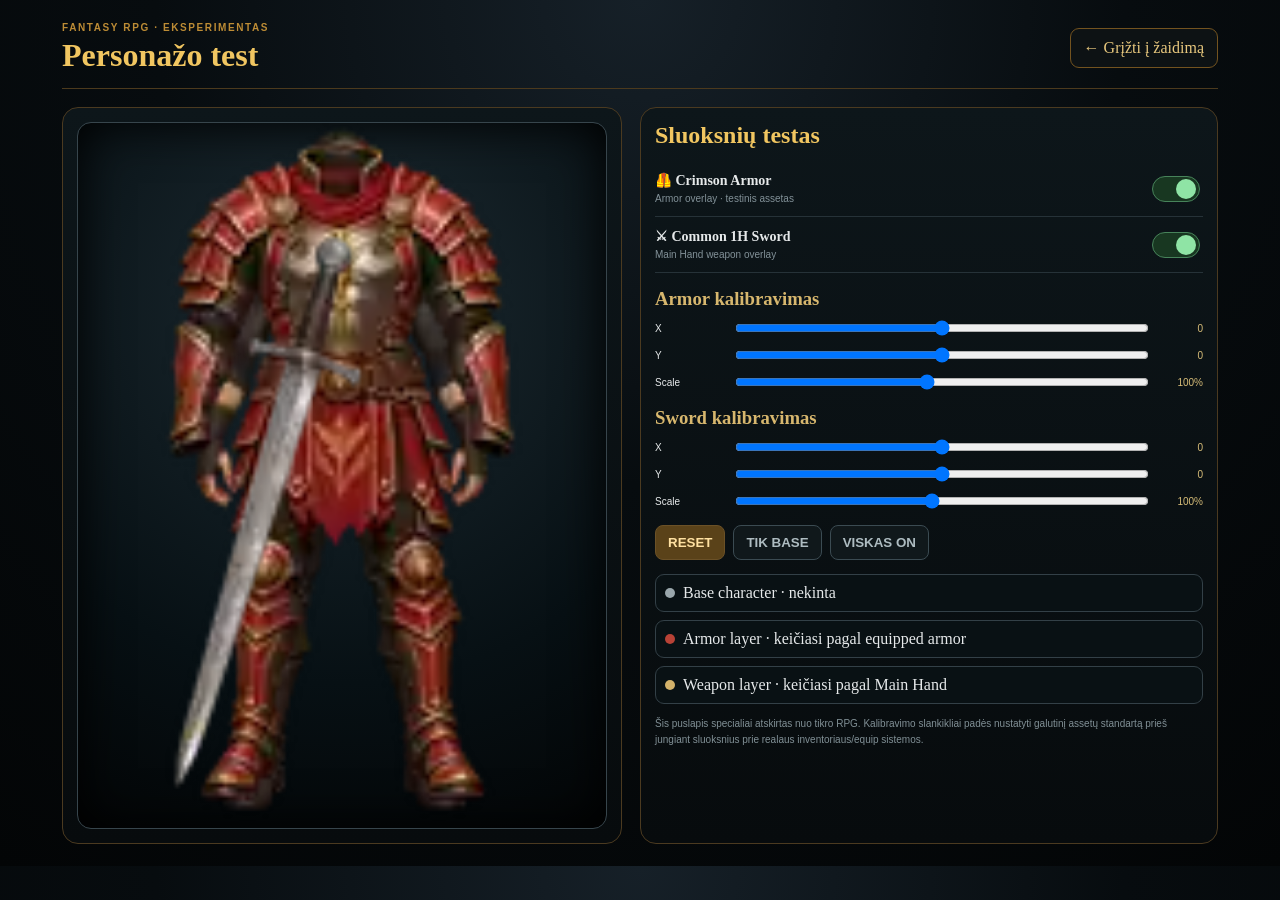
==== personazo-test.html @ 13252620 "Fix RPG character test image assets" ====
<!doctype html>
<html lang="lt">
<head>
<meta charset="utf-8"><meta name="viewport" content="width=device-width,initial-scale=1">
<title>Personažo test · Fantasy RPG</title>
<style>
:root{--gold:#e3b95b;--bg:#050b0e;--panel:#0a1216;--line:#4c3a1d;--muted:#829198}
*{box-sizing:border-box}body{margin:0;background:radial-gradient(circle at 50% 0,#162028 0,#070c0f 45%,#030506 100%);color:#e6e9ea;font-family:Georgia,serif}
.wrap{max-width:1200px;margin:auto;padding:22px}.top{display:flex;justify-content:space-between;gap:18px;align-items:center;border-bottom:1px solid var(--line);padding-bottom:14px}.kicker{font:800 10px Arial;letter-spacing:.16em;color:#bd8c35}.top h1{margin:4px 0 0;color:#f1c661}.back{color:#e7c77d;text-decoration:none;border:1px solid #73531f;border-radius:9px;padding:10px 13px;background:#0d1214}
.grid{display:grid;grid-template-columns:minmax(360px,560px) 1fr;gap:18px;margin-top:18px}.card{border:1px solid #4b3a20;border-radius:16px;background:linear-gradient(180deg,#0d161a,#070b0d);padding:14px}
.stage{aspect-ratio:3/4;position:relative;overflow:hidden;border:1px solid #37454c;border-radius:14px;background:radial-gradient(circle at 50% 25%,#1c2a31,#071014 65%,#030506);box-shadow:inset 0 0 50px #000}
.layer{position:absolute;inset:0;width:100%;height:100%;object-fit:contain;transform-origin:center;pointer-events:none;transition:opacity .18s}.base{z-index:1}.armor{z-index:2}.sword{z-index:3}
.controls h2{margin:0 0 12px;color:#f1c661}.row{display:grid;grid-template-columns:1fr auto;gap:10px;align-items:center;padding:10px 0;border-bottom:1px solid #263238}.row b{font-size:14px}.row small{display:block;color:var(--muted);font:10px/1.4 Arial;margin-top:3px}
.toggle{appearance:none;width:48px;height:26px;border-radius:999px;background:#20292d;border:1px solid #4a555a;position:relative;cursor:pointer}.toggle:after{content:"";position:absolute;width:20px;height:20px;top:2px;left:3px;border-radius:50%;background:#7d898e;transition:.2s}.toggle:checked{background:#183721;border-color:#47835a}.toggle:checked:after{left:23px;background:#8fe4a5}
.cal{margin-top:14px}.cal h3{color:#d7b76e;margin:15px 0 8px}.slider{display:grid;grid-template-columns:70px 1fr 48px;gap:8px;align-items:center;margin:7px 0;font:10px Arial}.slider input{width:100%}.slider output{color:#d7bd78;text-align:right}.btns{display:flex;gap:8px;flex-wrap:wrap;margin-top:14px}.btn{border:1px solid #6b5127;border-radius:8px;background:#5a4219;color:#ffe1a1;padding:9px 12px;font-weight:800;cursor:pointer}.btn.alt{background:#10181b;color:#aebcc1;border-color:#3b4b52}
.note{margin-top:12px;color:#819096;font:10px/1.55 Arial}.legend{display:grid;gap:8px;margin-top:14px}.tag{display:flex;align-items:center;gap:8px;padding:9px;border:1px solid #334047;border-radius:9px;background:#091114}.dot{width:10px;height:10px;border-radius:50%}.dot.base{background:#9aa7ac}.dot.armor{background:#b84236}.dot.sword{background:#d3b26a}
@media(max-width:820px){.grid{grid-template-columns:1fr}.wrap{padding:12px}}
</style>
</head>
<body>
<div class="wrap">
  <div class="top"><div><div class="kicker">FANTASY RPG · EKSPERIMENTAS</div><h1>Personažo test</h1></div><a class="back" href="./index.html">← Grįžti į žaidimą</a></div>
  <div class="grid">
    <div class="card"><div class="stage" id="stage">
      <img class="layer base" id="base" alt="Base character">
      <img class="layer armor" id="armor" alt="Armor overlay">
      <img class="layer sword" id="sword" alt="Sword overlay">
    </div></div>
    <div class="card controls">
      <h2>Sluoksnių testas</h2>
      <div class="row"><div><b>🦺 Crimson Armor</b><small>Armor overlay · testinis assetas</small></div><input id="armorOn" class="toggle" type="checkbox" checked></div>
      <div class="row"><div><b>⚔ Common 1H Sword</b><small>Main Hand weapon overlay</small></div><input id="swordOn" class="toggle" type="checkbox" checked></div>
      <div class="cal">
        <h3>Armor kalibravimas</h3>
        <label class="slider">X <input id="ax" type="range" min="-80" max="80" value="0"><output id="axv">0</output></label>
        <label class="slider">Y <input id="ay" type="range" min="-80" max="80" value="0"><output id="ayv">0</output></label>
        <label class="slider">Scale <input id="as" type="range" min="70" max="135" value="100"><output id="asv">100%</output></label>
        <h3>Sword kalibravimas</h3>
        <label class="slider">X <input id="sx" type="range" min="-120" max="120" value="0"><output id="sxv">0</output></label>
        <label class="slider">Y <input id="sy" type="range" min="-120" max="120" value="0"><output id="syv">0</output></label>
        <label class="slider">Scale <input id="ss" type="range" min="55" max="150" value="100"><output id="ssv">100%</output></label>
        <div class="btns"><button class="btn" id="reset">RESET</button><button class="btn alt" id="baseOnly">TIK BASE</button><button class="btn alt" id="allOn">VISKAS ON</button></div>
      </div>
      <div class="legend">
        <div class="tag"><i class="dot base"></i><span>Base character · nekinta</span></div>
        <div class="tag"><i class="dot armor"></i><span>Armor layer · keičiasi pagal equipped armor</span></div>
        <div class="tag"><i class="dot sword"></i><span>Weapon layer · keičiasi pagal Main Hand</span></div>
      </div>
      <div class="note">Šis puslapis specialiai atskirtas nuo tikro RPG. Kalibravimo slankikliai padės nustatyti galutinį assetų standartą prieš jungiant sluoksnius prie realaus inventoriaus/equip sistemos.</div>
    </div>
  </div>
</div>
<script>
const BASE="assets/rpg-test/base.webp",ARMOR="assets/rpg-test/armor.webp",SWORD="assets/rpg-test/sword.webp";
base.src=BASE;armor.src=ARMOR;sword.src=SWORD;
const state={ax:0,ay:0,as:100,sx:0,sy:0,ss:100};
function draw(){
 armor.style.opacity=armorOn.checked?1:0;sword.style.opacity=swordOn.checked?1:0;
 armor.style.transform=`translate(${state.ax}px,${state.ay}px) scale(${state.as/100})`;
 sword.style.transform=`translate(${state.sx}px,${state.sy}px) scale(${state.ss/100})`;
 axv.textContent=state.ax;ayv.textContent=state.ay;asv.textContent=state.as+"%";
 sxv.textContent=state.sx;syv.textContent=state.sy;ssv.textContent=state.ss+"%";
}
for(const [id,key] of [["ax","ax"],["ay","ay"],["as","as"],["sx","sx"],["sy","sy"],["ss","ss"]]){
 document.getElementById(id).addEventListener("input",e=>{state[key]=Number(e.target.value);draw()});
}
armorOn.onchange=swordOn.onchange=draw;
reset.onclick=()=>{Object.assign(state,{ax:0,ay:0,as:100,sx:0,sy:0,ss:100});for(const k of ["ax","ay","as","sx","sy","ss"])document.getElementById(k).value=state[k];armorOn.checked=swordOn.checked=true;draw()};
baseOnly.onclick=()=>{armorOn.checked=swordOn.checked=false;draw()};
allOn.onclick=()=>{armorOn.checked=swordOn.checked=true;draw()};
draw();
</script>
</body></html>
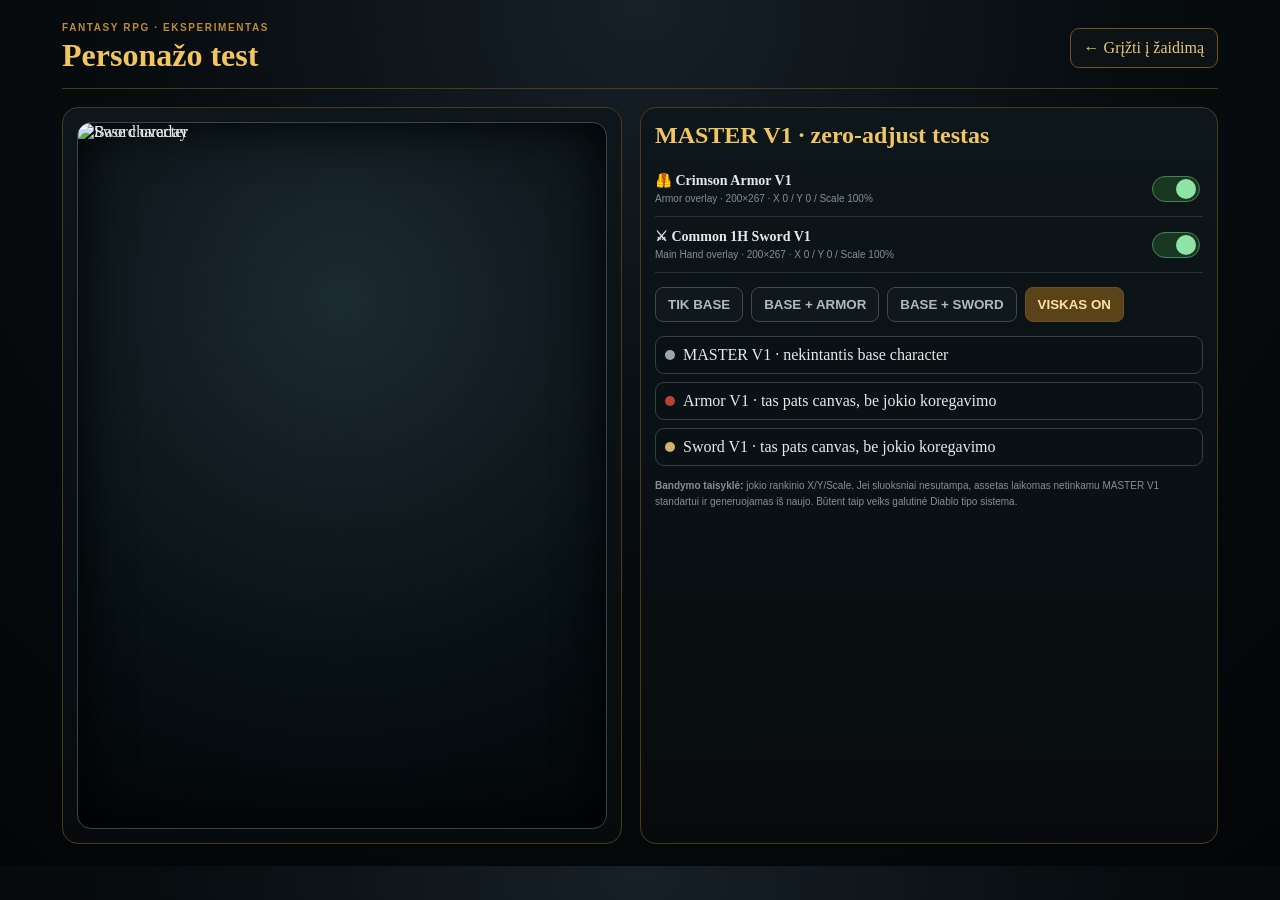
==== commit 05b744bd: "Test MASTER V1 paper-doll assets with zero adjustment" ====
--- a/personazo-test.html
+++ b/personazo-test.html
@@ -12,7 +12,7 @@
 .layer{position:absolute;inset:0;width:100%;height:100%;object-fit:contain;transform-origin:center;pointer-events:none;transition:opacity .18s}.base{z-index:1}.armor{z-index:2}.sword{z-index:3}
 .controls h2{margin:0 0 12px;color:#f1c661}.row{display:grid;grid-template-columns:1fr auto;gap:10px;align-items:center;padding:10px 0;border-bottom:1px solid #263238}.row b{font-size:14px}.row small{display:block;color:var(--muted);font:10px/1.4 Arial;margin-top:3px}
 .toggle{appearance:none;width:48px;height:26px;border-radius:999px;background:#20292d;border:1px solid #4a555a;position:relative;cursor:pointer}.toggle:after{content:"";position:absolute;width:20px;height:20px;top:2px;left:3px;border-radius:50%;background:#7d898e;transition:.2s}.toggle:checked{background:#183721;border-color:#47835a}.toggle:checked:after{left:23px;background:#8fe4a5}
-.cal{margin-top:14px}.cal h3{color:#d7b76e;margin:15px 0 8px}.slider{display:grid;grid-template-columns:70px 1fr 48px;gap:8px;align-items:center;margin:7px 0;font:10px Arial}.slider input{width:100%}.slider output{color:#d7bd78;text-align:right}.btns{display:flex;gap:8px;flex-wrap:wrap;margin-top:14px}.btn{border:1px solid #6b5127;border-radius:8px;background:#5a4219;color:#ffe1a1;padding:9px 12px;font-weight:800;cursor:pointer}.btn.alt{background:#10181b;color:#aebcc1;border-color:#3b4b52}
+.btns{display:flex;gap:8px;flex-wrap:wrap;margin-top:14px}.btn{border:1px solid #6b5127;border-radius:8px;background:#5a4219;color:#ffe1a1;padding:9px 12px;font-weight:800;cursor:pointer}.btn.alt{background:#10181b;color:#aebcc1;border-color:#3b4b52}
 .note{margin-top:12px;color:#819096;font:10px/1.55 Arial}.legend{display:grid;gap:8px;margin-top:14px}.tag{display:flex;align-items:center;gap:8px;padding:9px;border:1px solid #334047;border-radius:9px;background:#091114}.dot{width:10px;height:10px;border-radius:50%}.dot.base{background:#9aa7ac}.dot.armor{background:#b84236}.dot.sword{background:#d3b26a}
 @media(max-width:820px){.grid{grid-template-columns:1fr}.wrap{padding:12px}}
 </style>
@@ -27,47 +27,33 @@
       <img class="layer sword" id="sword" alt="Sword overlay">
     </div></div>
     <div class="card controls">
-      <h2>Sluoksnių testas</h2>
-      <div class="row"><div><b>🦺 Crimson Armor</b><small>Armor overlay · testinis assetas</small></div><input id="armorOn" class="toggle" type="checkbox" checked></div>
-      <div class="row"><div><b>⚔ Common 1H Sword</b><small>Main Hand weapon overlay</small></div><input id="swordOn" class="toggle" type="checkbox" checked></div>
-      <div class="cal">
-        <h3>Armor kalibravimas</h3>
-        <label class="slider">X <input id="ax" type="range" min="-80" max="80" value="0"><output id="axv">0</output></label>
-        <label class="slider">Y <input id="ay" type="range" min="-80" max="80" value="0"><output id="ayv">0</output></label>
-        <label class="slider">Scale <input id="as" type="range" min="70" max="135" value="100"><output id="asv">100%</output></label>
-        <h3>Sword kalibravimas</h3>
-        <label class="slider">X <input id="sx" type="range" min="-120" max="120" value="0"><output id="sxv">0</output></label>
-        <label class="slider">Y <input id="sy" type="range" min="-120" max="120" value="0"><output id="syv">0</output></label>
-        <label class="slider">Scale <input id="ss" type="range" min="55" max="150" value="100"><output id="ssv">100%</output></label>
-        <div class="btns"><button class="btn" id="reset">RESET</button><button class="btn alt" id="baseOnly">TIK BASE</button><button class="btn alt" id="allOn">VISKAS ON</button></div>
+      <h2>MASTER V1 · zero-adjust testas</h2>
+      <div class="row"><div><b>🦺 Crimson Armor V1</b><small>Armor overlay · 200×267 · X 0 / Y 0 / Scale 100%</small></div><input id="armorOn" class="toggle" type="checkbox" checked></div>
+      <div class="row"><div><b>⚔ Common 1H Sword V1</b><small>Main Hand overlay · 200×267 · X 0 / Y 0 / Scale 100%</small></div><input id="swordOn" class="toggle" type="checkbox" checked></div>
+      <div class="btns"><button class="btn alt" id="baseOnly">TIK BASE</button><button class="btn alt" id="armorOnly">BASE + ARMOR</button><button class="btn alt" id="swordOnly">BASE + SWORD</button><button class="btn" id="allOn">VISKAS ON</button></div>
+      <div class="legend">
+        <div class="tag"><i class="dot base"></i><span>MASTER V1 · nekintantis base character</span></div>
+        <div class="tag"><i class="dot armor"></i><span>Armor V1 · tas pats canvas, be jokio koregavimo</span></div>
+        <div class="tag"><i class="dot sword"></i><span>Sword V1 · tas pats canvas, be jokio koregavimo</span></div>
       </div>
-      <div class="legend">
-        <div class="tag"><i class="dot base"></i><span>Base character · nekinta</span></div>
-        <div class="tag"><i class="dot armor"></i><span>Armor layer · keičiasi pagal equipped armor</span></div>
-        <div class="tag"><i class="dot sword"></i><span>Weapon layer · keičiasi pagal Main Hand</span></div>
-      </div>
-      <div class="note">Šis puslapis specialiai atskirtas nuo tikro RPG. Kalibravimo slankikliai padės nustatyti galutinį assetų standartą prieš jungiant sluoksnius prie realaus inventoriaus/equip sistemos.</div>
+      <div class="note"><b>Bandymo taisyklė:</b> jokio rankinio X/Y/Scale. Jei sluoksniai nesutampa, assetas laikomas netinkamu MASTER V1 standartui ir generuojamas iš naujo. Būtent taip veiks galutinė Diablo tipo sistema.</div>
     </div>
   </div>
 </div>
 <script>
 const BASE="assets/rpg-test/base.webp",ARMOR="assets/rpg-test/armor.webp",SWORD="assets/rpg-test/sword.webp";
 base.src=BASE;armor.src=ARMOR;sword.src=SWORD;
-const state={ax:0,ay:0,as:100,sx:0,sy:0,ss:100};
 function draw(){
- armor.style.opacity=armorOn.checked?1:0;sword.style.opacity=swordOn.checked?1:0;
- armor.style.transform=`translate(${state.ax}px,${state.ay}px) scale(${state.as/100})`;
- sword.style.transform=`translate(${state.sx}px,${state.sy}px) scale(${state.ss/100})`;
- axv.textContent=state.ax;ayv.textContent=state.ay;asv.textContent=state.as+"%";
- sxv.textContent=state.sx;syv.textContent=state.sy;ssv.textContent=state.ss+"%";
-}
-for(const [id,key] of [["ax","ax"],["ay","ay"],["as","as"],["sx","sx"],["sy","sy"],["ss","ss"]]){
- document.getElementById(id).addEventListener("input",e=>{state[key]=Number(e.target.value);draw()});
+  armor.style.opacity=armorOn.checked?1:0;
+  sword.style.opacity=swordOn.checked?1:0;
+  armor.style.transform="none";
+  sword.style.transform="none";
 }
 armorOn.onchange=swordOn.onchange=draw;
-reset.onclick=()=>{Object.assign(state,{ax:0,ay:0,as:100,sx:0,sy:0,ss:100});for(const k of ["ax","ay","as","sx","sy","ss"])document.getElementById(k).value=state[k];armorOn.checked=swordOn.checked=true;draw()};
-baseOnly.onclick=()=>{armorOn.checked=swordOn.checked=false;draw()};
-allOn.onclick=()=>{armorOn.checked=swordOn.checked=true;draw()};
+baseOnly.onclick=()=>{armorOn.checked=false;swordOn.checked=false;draw()};
+armorOnly.onclick=()=>{armorOn.checked=true;swordOn.checked=false;draw()};
+swordOnly.onclick=()=>{armorOn.checked=false;swordOn.checked=true;draw()};
+allOn.onclick=()=>{armorOn.checked=true;swordOn.checked=true;draw()};
 draw();
 </script>
 </body></html>
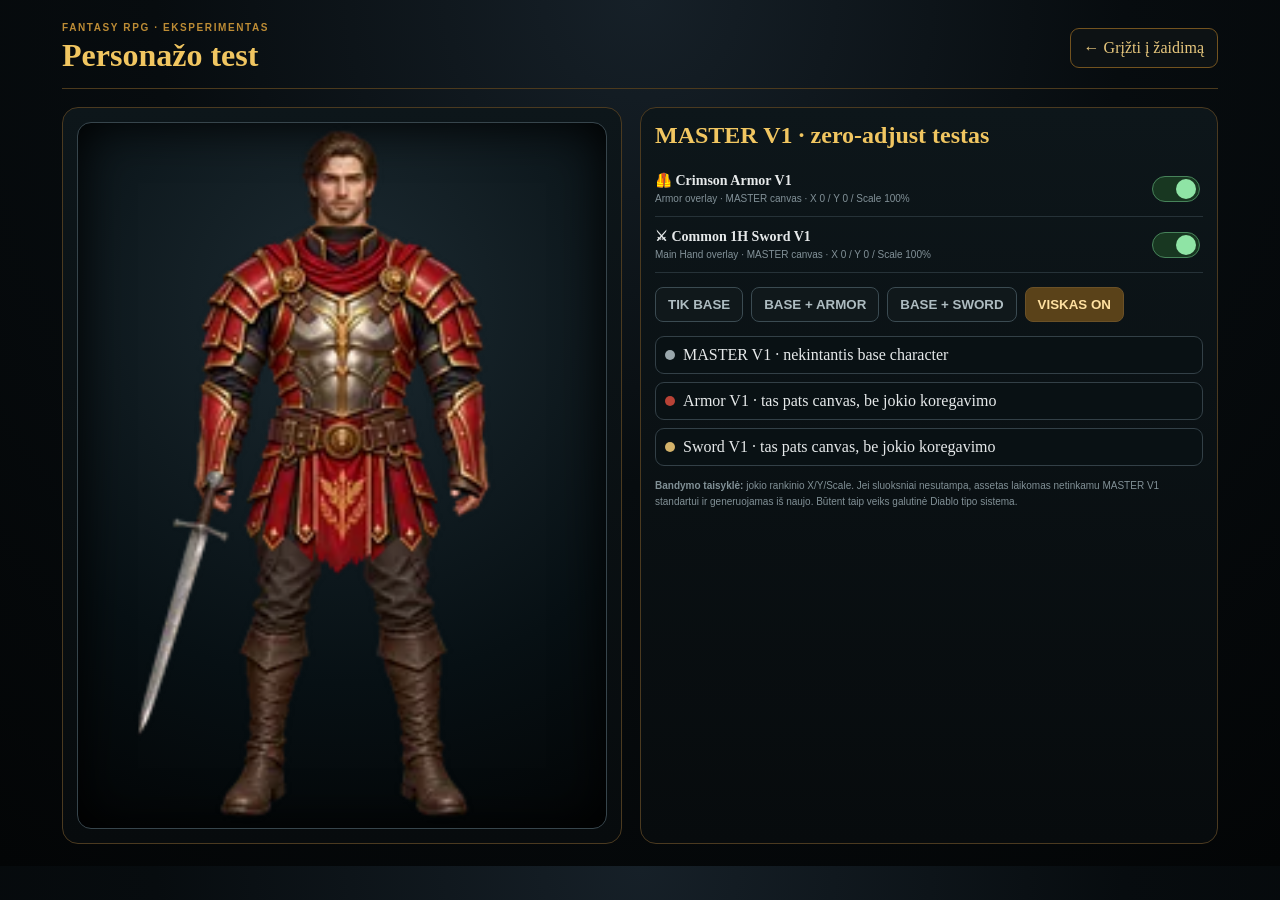
==== commit c77216e2: "Replace broken character assets with valid baked V1 overlays" ====
--- a/personazo-test.html
+++ b/personazo-test.html
@@ -28,8 +28,8 @@
     </div></div>
     <div class="card controls">
       <h2>MASTER V1 · zero-adjust testas</h2>
-      <div class="row"><div><b>🦺 Crimson Armor V1</b><small>Armor overlay · 200×267 · X 0 / Y 0 / Scale 100%</small></div><input id="armorOn" class="toggle" type="checkbox" checked></div>
-      <div class="row"><div><b>⚔ Common 1H Sword V1</b><small>Main Hand overlay · 200×267 · X 0 / Y 0 / Scale 100%</small></div><input id="swordOn" class="toggle" type="checkbox" checked></div>
+      <div class="row"><div><b>🦺 Crimson Armor V1</b><small>Armor overlay · MASTER canvas · X 0 / Y 0 / Scale 100%</small></div><input id="armorOn" class="toggle" type="checkbox" checked></div>
+      <div class="row"><div><b>⚔ Common 1H Sword V1</b><small>Main Hand overlay · MASTER canvas · X 0 / Y 0 / Scale 100%</small></div><input id="swordOn" class="toggle" type="checkbox" checked></div>
       <div class="btns"><button class="btn alt" id="baseOnly">TIK BASE</button><button class="btn alt" id="armorOnly">BASE + ARMOR</button><button class="btn alt" id="swordOnly">BASE + SWORD</button><button class="btn" id="allOn">VISKAS ON</button></div>
       <div class="legend">
         <div class="tag"><i class="dot base"></i><span>MASTER V1 · nekintantis base character</span></div>
@@ -41,7 +41,7 @@
   </div>
 </div>
 <script>
-const BASE="assets/rpg-test/base.webp",ARMOR="assets/rpg-test/armor.webp",SWORD="assets/rpg-test/sword.webp";
+const BASE="assets/rpg-test/base.webp?v=2",ARMOR="assets/rpg-test/armor.webp?v=2",SWORD="assets/rpg-test/sword.webp?v=2";
 base.src=BASE;armor.src=ARMOR;sword.src=SWORD;
 function draw(){
   armor.style.opacity=armorOn.checked?1:0;
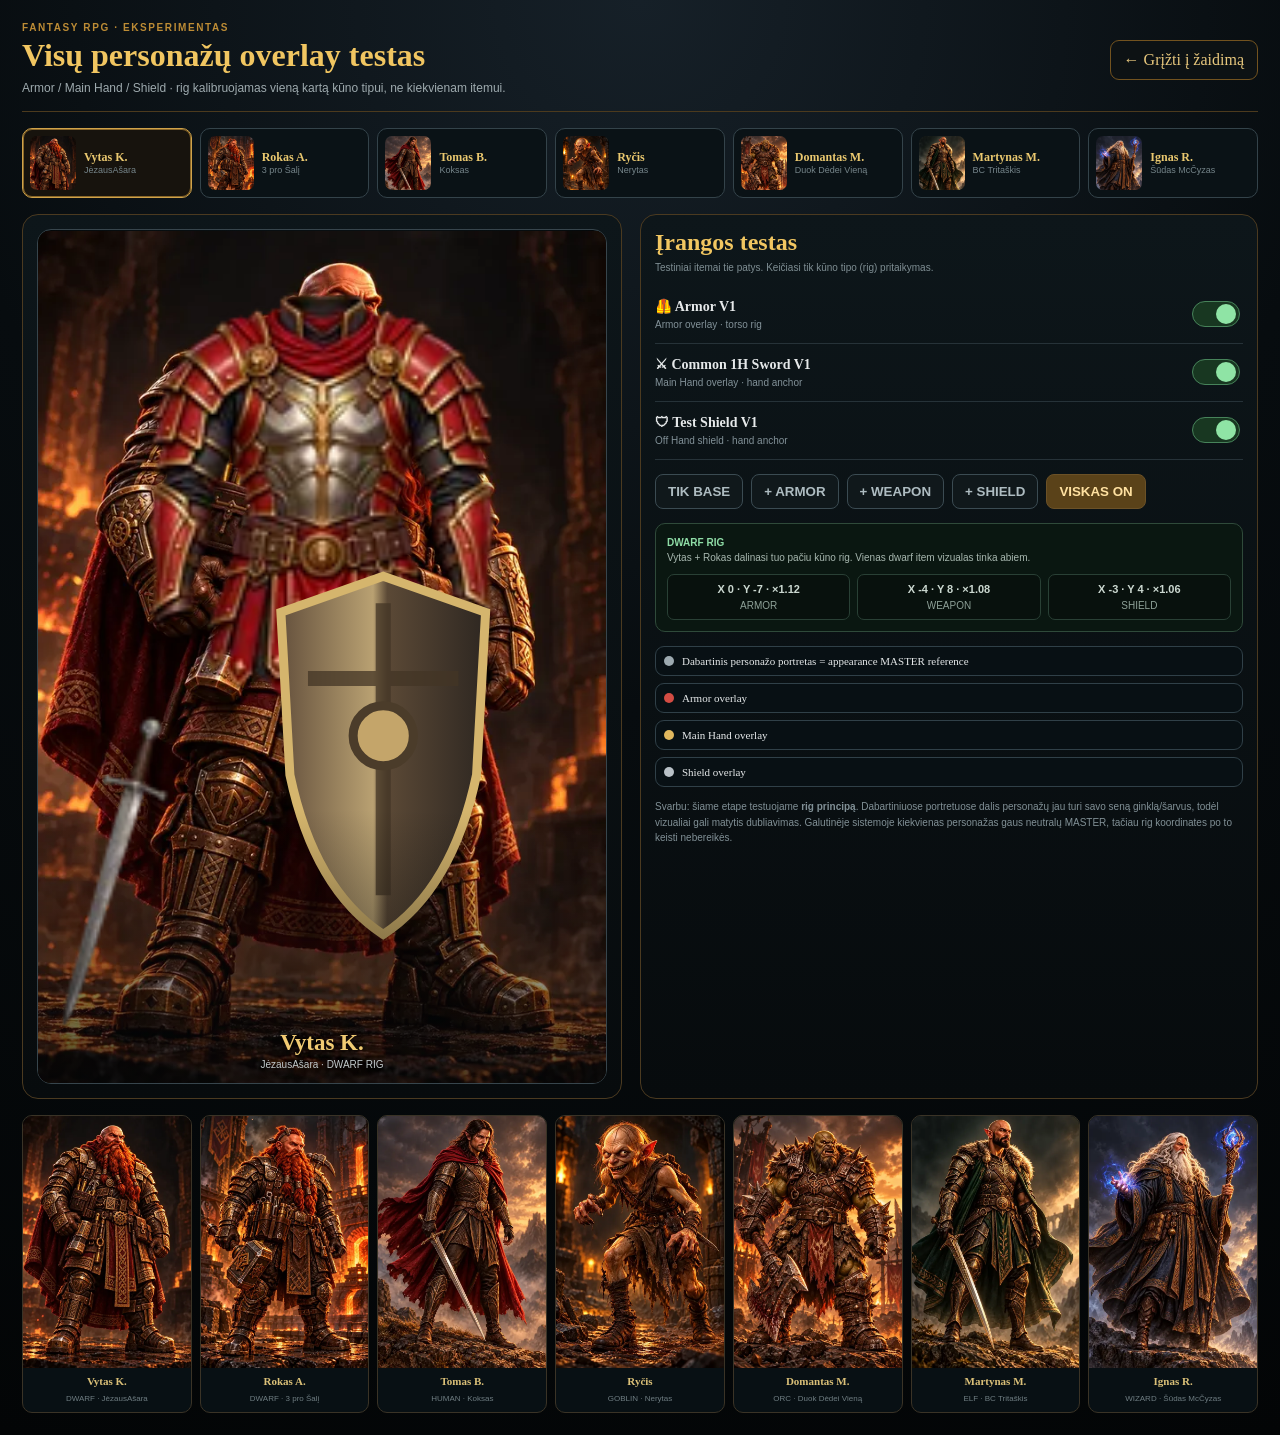
==== commit fb062c04: "Expand character overlay test to all seven players" ====
--- a/personazo-test.html
+++ b/personazo-test.html
@@ -2,58 +2,109 @@
 <html lang="lt">
 <head>
 <meta charset="utf-8"><meta name="viewport" content="width=device-width,initial-scale=1">
-<title>Personažo test · Fantasy RPG</title>
+<title>Personažų overlay test · Fantasy RPG</title>
 <style>
-:root{--gold:#e3b95b;--bg:#050b0e;--panel:#0a1216;--line:#4c3a1d;--muted:#829198}
+:root{--gold:#e3b95b;--bg:#050b0e;--panel:#0a1216;--line:#4c3a1d;--muted:#829198;--green:#7fd19a}
 *{box-sizing:border-box}body{margin:0;background:radial-gradient(circle at 50% 0,#162028 0,#070c0f 45%,#030506 100%);color:#e6e9ea;font-family:Georgia,serif}
-.wrap{max-width:1200px;margin:auto;padding:22px}.top{display:flex;justify-content:space-between;gap:18px;align-items:center;border-bottom:1px solid var(--line);padding-bottom:14px}.kicker{font:800 10px Arial;letter-spacing:.16em;color:#bd8c35}.top h1{margin:4px 0 0;color:#f1c661}.back{color:#e7c77d;text-decoration:none;border:1px solid #73531f;border-radius:9px;padding:10px 13px;background:#0d1214}
-.grid{display:grid;grid-template-columns:minmax(360px,560px) 1fr;gap:18px;margin-top:18px}.card{border:1px solid #4b3a20;border-radius:16px;background:linear-gradient(180deg,#0d161a,#070b0d);padding:14px}
-.stage{aspect-ratio:3/4;position:relative;overflow:hidden;border:1px solid #37454c;border-radius:14px;background:radial-gradient(circle at 50% 25%,#1c2a31,#071014 65%,#030506);box-shadow:inset 0 0 50px #000}
-.layer{position:absolute;inset:0;width:100%;height:100%;object-fit:contain;transform-origin:center;pointer-events:none;transition:opacity .18s}.base{z-index:1}.armor{z-index:2}.sword{z-index:3}
-.controls h2{margin:0 0 12px;color:#f1c661}.row{display:grid;grid-template-columns:1fr auto;gap:10px;align-items:center;padding:10px 0;border-bottom:1px solid #263238}.row b{font-size:14px}.row small{display:block;color:var(--muted);font:10px/1.4 Arial;margin-top:3px}
+.wrap{max-width:1320px;margin:auto;padding:22px}.top{display:flex;justify-content:space-between;gap:18px;align-items:center;border-bottom:1px solid var(--line);padding-bottom:14px}.kicker{font:800 10px Arial;letter-spacing:.16em;color:#bd8c35}.top h1{margin:4px 0 0;color:#f1c661}.top p{margin:6px 0 0;color:#9eaaae;font:12px/1.45 Arial}.back{color:#e7c77d;text-decoration:none;border:1px solid #73531f;border-radius:9px;padding:10px 13px;background:#0d1214;white-space:nowrap}
+.picker{display:grid;grid-template-columns:repeat(7,minmax(0,1fr));gap:8px;margin-top:16px}.pick{display:grid;grid-template-columns:46px minmax(0,1fr);gap:8px;align-items:center;padding:7px;border:1px solid #34434a;border-radius:10px;background:#0a1216;color:#dce3e5;text-align:left;cursor:pointer;min-width:0}.pick:hover{border-color:#6a5328}.pick.active{border-color:#d0a34b;background:#17130d;box-shadow:0 0 0 1px #8a6728 inset}.pick img{width:46px;height:54px;object-fit:cover;object-position:center top;border-radius:7px}.pick b{display:block;color:#eac86f;font:700 12px Georgia,serif}.pick small{display:block;color:#76858a;font:9px/1.3 Arial;white-space:nowrap;overflow:hidden;text-overflow:ellipsis}
+.grid{display:grid;grid-template-columns:minmax(400px,600px) 1fr;gap:18px;margin-top:16px}.card{border:1px solid #4b3a20;border-radius:16px;background:linear-gradient(180deg,#0d161a,#070b0d);padding:14px}
+.stage{aspect-ratio:2/3;position:relative;overflow:hidden;border:1px solid #37454c;border-radius:14px;background:radial-gradient(circle at 50% 25%,#1c2a31,#071014 65%,#030506);box-shadow:inset 0 0 50px #000}
+.layer{position:absolute;inset:0;width:100%;height:100%;object-fit:contain;transform-origin:center;pointer-events:none;transition:opacity .18s,transform .2s}.base{z-index:1}.armor{z-index:2}.sword{z-index:4}.shield{z-index:3;overflow:visible}
+.stageShade{position:absolute;z-index:5;inset:0;background:linear-gradient(180deg,transparent 68%,#050708b8 100%);pointer-events:none}.stageName{position:absolute;z-index:6;left:15px;right:15px;bottom:13px;text-align:center;text-shadow:0 2px 8px #000}.stageName b{display:block;color:#f1cb73;font-size:23px}.stageName span{display:block;margin-top:3px;color:#c1c9cb;font:10px Arial}
+.controls h2{margin:0 0 5px;color:#f1c661}.sub{color:#7f8e93;font:10px/1.45 Arial;margin-bottom:10px}.row{display:grid;grid-template-columns:1fr auto;gap:10px;align-items:center;padding:11px 0;border-bottom:1px solid #263238}.row b{font-size:14px}.row small{display:block;color:var(--muted);font:10px/1.4 Arial;margin-top:3px}
 .toggle{appearance:none;width:48px;height:26px;border-radius:999px;background:#20292d;border:1px solid #4a555a;position:relative;cursor:pointer}.toggle:after{content:"";position:absolute;width:20px;height:20px;top:2px;left:3px;border-radius:50%;background:#7d898e;transition:.2s}.toggle:checked{background:#183721;border-color:#47835a}.toggle:checked:after{left:23px;background:#8fe4a5}
 .btns{display:flex;gap:8px;flex-wrap:wrap;margin-top:14px}.btn{border:1px solid #6b5127;border-radius:8px;background:#5a4219;color:#ffe1a1;padding:9px 12px;font-weight:800;cursor:pointer}.btn.alt{background:#10181b;color:#aebcc1;border-color:#3b4b52}
-.note{margin-top:12px;color:#819096;font:10px/1.55 Arial}.legend{display:grid;gap:8px;margin-top:14px}.tag{display:flex;align-items:center;gap:8px;padding:9px;border:1px solid #334047;border-radius:9px;background:#091114}.dot{width:10px;height:10px;border-radius:50%}.dot.base{background:#9aa7ac}.dot.armor{background:#b84236}.dot.sword{background:#d3b26a}
-@media(max-width:820px){.grid{grid-template-columns:1fr}.wrap{padding:12px}}
+.rigbox{margin-top:14px;padding:11px;border:1px solid #2f4a3a;border-radius:10px;background:#0a1711;font:10px/1.55 Arial;color:#a7b7af}.rigbox b{color:#8fdda7}.rigstats{display:grid;grid-template-columns:repeat(3,1fr);gap:7px;margin-top:8px}.rigstats span{padding:6px;border:1px solid #294035;border-radius:7px;background:#08110d;text-align:center;color:#8da097}.rigstats strong{display:block;color:#cbd8d0;font-size:11px}
+.note{margin-top:12px;color:#819096;font:10px/1.55 Arial}.legend{display:grid;gap:7px;margin-top:14px}.tag{display:flex;align-items:center;gap:8px;padding:8px;border:1px solid #304048;border-radius:9px;background:#081014;font-size:11px}.dot{width:10px;height:10px;border-radius:50%}.d1{background:#9daab0}.d2{background:#d34c43}.d3{background:#e1b85e}.d4{background:#b9c1c7}
+.allgrid{display:grid;grid-template-columns:repeat(7,1fr);gap:8px;margin-top:16px}.mini{border:1px solid #3a3326;border-radius:10px;background:#081014;overflow:hidden}.mini img{width:100%;aspect-ratio:2/3;display:block;object-fit:cover;object-position:center top}.mini div{padding:7px;text-align:center}.mini b{display:block;color:#dbc078;font-size:11px}.mini small{color:#6f7d82;font:8px Arial}
+@media(max-width:1000px){.picker,.allgrid{grid-template-columns:repeat(4,1fr)}.grid{grid-template-columns:1fr}.stage{max-height:760px}.pick{grid-template-columns:38px 1fr}.pick img{width:38px;height:46px}}
+@media(max-width:560px){.wrap{padding:12px}.top{align-items:flex-start}.picker,.allgrid{grid-template-columns:repeat(2,1fr)}.grid{grid-template-columns:1fr}.card{padding:10px}.stageName b{font-size:18px}.rigstats{grid-template-columns:1fr}}
 </style>
 </head>
 <body>
 <div class="wrap">
-  <div class="top"><div><div class="kicker">FANTASY RPG · EKSPERIMENTAS</div><h1>Personažo test</h1></div><a class="back" href="./index.html">← Grįžti į žaidimą</a></div>
+  <div class="top"><div><div class="kicker">FANTASY RPG · EKSPERIMENTAS</div><h1>Visų personažų overlay testas</h1><p>Armor / Main Hand / Shield · rig kalibruojamas vieną kartą kūno tipui, ne kiekvienam itemui.</p></div><a class="back" href="index.html">← Grįžti į žaidimą</a></div>
+  <div id="picker" class="picker"></div>
   <div class="grid">
-    <div class="card"><div class="stage" id="stage">
-      <img class="layer base" id="base" alt="Base character">
-      <img class="layer armor" id="armor" alt="Armor overlay">
-      <img class="layer sword" id="sword" alt="Sword overlay">
-    </div></div>
+    <div class="card">
+      <div class="stage">
+        <img id="base" class="layer base" alt="Personažas">
+        <img id="armor" class="layer armor" src="assets/rpg-test/armor.webp?v=rigtest1" alt="Armor overlay">
+        <svg id="shield" class="layer shield" viewBox="0 0 200 300" aria-label="Shield overlay">
+          <defs><linearGradient id="sg" x1="0" x2="1"><stop offset="0" stop-color="#65513d"/><stop offset=".45" stop-color="#b9a172"/><stop offset=".52" stop-color="#5b4936"/><stop offset="1" stop-color="#2e2721"/></linearGradient></defs>
+          <path d="M126 112 L160 124 L157 178 Q149 216 126 231 Q103 216 95 178 L92 124 Z" fill="url(#sg)" stroke="#d5b56d" stroke-width="3"/>
+          <path d="M126 121 V218 M101 146 H151" stroke="#433525" stroke-width="5" opacity=".75"/>
+          <circle cx="126" cy="165" r="10" fill="#c4a56a" stroke="#4b3c2a" stroke-width="3"/>
+        </svg>
+        <img id="sword" class="layer sword" src="assets/rpg-test/sword.webp?v=rigtest1" alt="Weapon overlay">
+        <div class="stageShade"></div><div class="stageName"><b id="stageOwner">—</b><span id="stageMeta">—</span></div>
+      </div>
+    </div>
     <div class="card controls">
-      <h2>MASTER V1 · zero-adjust testas</h2>
-      <div class="row"><div><b>🦺 Crimson Armor V1</b><small>Armor overlay · MASTER canvas · X 0 / Y 0 / Scale 100%</small></div><input id="armorOn" class="toggle" type="checkbox" checked></div>
-      <div class="row"><div><b>⚔ Common 1H Sword V1</b><small>Main Hand overlay · MASTER canvas · X 0 / Y 0 / Scale 100%</small></div><input id="swordOn" class="toggle" type="checkbox" checked></div>
-      <div class="btns"><button class="btn alt" id="baseOnly">TIK BASE</button><button class="btn alt" id="armorOnly">BASE + ARMOR</button><button class="btn alt" id="swordOnly">BASE + SWORD</button><button class="btn" id="allOn">VISKAS ON</button></div>
-      <div class="legend">
-        <div class="tag"><i class="dot base"></i><span>MASTER V1 · nekintantis base character</span></div>
-        <div class="tag"><i class="dot armor"></i><span>Armor V1 · tas pats canvas, be jokio koregavimo</span></div>
-        <div class="tag"><i class="dot sword"></i><span>Sword V1 · tas pats canvas, be jokio koregavimo</span></div>
-      </div>
-      <div class="note"><b>Bandymo taisyklė:</b> jokio rankinio X/Y/Scale. Jei sluoksniai nesutampa, assetas laikomas netinkamu MASTER V1 standartui ir generuojamas iš naujo. Būtent taip veiks galutinė Diablo tipo sistema.</div>
+      <h2>Įrangos testas</h2><div class="sub">Testiniai itemai tie patys. Keičiasi tik kūno tipo (rig) pritaikymas.</div>
+      <div class="row"><div><b>🦺 Armor V1</b><small>Armor overlay · torso rig</small></div><input id="armorOn" class="toggle" type="checkbox" checked></div>
+      <div class="row"><div><b>⚔ Common 1H Sword V1</b><small>Main Hand overlay · hand anchor</small></div><input id="swordOn" class="toggle" type="checkbox" checked></div>
+      <div class="row"><div><b>🛡 Test Shield V1</b><small>Off Hand shield · hand anchor</small></div><input id="shieldOn" class="toggle" type="checkbox" checked></div>
+      <div class="btns"><button class="btn alt" id="baseOnly">TIK BASE</button><button class="btn alt" id="armorOnly">+ ARMOR</button><button class="btn alt" id="weaponOnly">+ WEAPON</button><button class="btn alt" id="shieldOnly">+ SHIELD</button><button class="btn" id="allOn">VISKAS ON</button></div>
+      <div class="rigbox"><b id="rigTitle">RIG —</b><div id="rigDesc"></div><div class="rigstats"><span><strong id="armorRig">—</strong>ARMOR</span><span><strong id="weaponRig">—</strong>WEAPON</span><span><strong id="shieldRig">—</strong>SHIELD</span></div></div>
+      <div class="legend"><div class="tag"><i class="dot d1"></i>Dabartinis personažo portretas = appearance MASTER reference</div><div class="tag"><i class="dot d2"></i>Armor overlay</div><div class="tag"><i class="dot d3"></i>Main Hand overlay</div><div class="tag"><i class="dot d4"></i>Shield overlay</div></div>
+      <div class="note">Svarbu: šiame etape testuojame <b>rig principą</b>. Dabartiniuose portretuose dalis personažų jau turi savo seną ginklą/šarvus, todėl vizualiai gali matytis dubliavimas. Galutinėje sistemoje kiekvienas personažas gaus neutralų MASTER, tačiau rig koordinates po to keisti nebereikės.</div>
     </div>
   </div>
+  <div id="allGrid" class="allgrid"></div>
 </div>
 <script>
-const BASE="assets/rpg-test/base.webp?v=2",ARMOR="assets/rpg-test/armor.webp?v=2",SWORD="assets/rpg-test/sword.webp?v=2";
-base.src=BASE;armor.src=ARMOR;sword.src=SWORD;
+const chars=[
+ {id:"vytas",owner:"Vytas K.",team:"JėzausAšara",rig:"dwarf"},
+ {id:"rokas",owner:"Rokas A.",team:"3 pro Šalį",rig:"dwarf"},
+ {id:"tomas",owner:"Tomas B.",team:"Koksas",rig:"human"},
+ {id:"rycis",owner:"Ryčis",team:"Nerytas",rig:"goblin"},
+ {id:"domantas",owner:"Domantas M.",team:"Duok Dėdei Vieną",rig:"orc"},
+ {id:"martynas",owner:"Martynas M.",team:"BC Tritaškis",rig:"elf"},
+ {id:"ignas",owner:"Ignas R.",team:"Šūdas McČyzas",rig:"wizard"}
+];
+const rigs={
+ dwarf:{label:"DWARF",desc:"Vytas + Rokas dalinasi tuo pačiu kūno rig. Vienas dwarf item vizualas tinka abiem.",a:[0,-7,1.12],w:[-4,8,1.08],h:[-3,4,1.06]},
+ human:{label:"HUMAN",desc:"Standartinis humanoid rig · Tomas.",a:[0,-5,1.00],w:[0,1,1.00],h:[2,1,1.00]},
+ goblin:{label:"GOBLIN",desc:"Mažesnis, palinkęs rig · Ryčis.",a:[0,3,.78],w:[3,8,.82],h:[5,8,.78]},
+ orc:{label:"ORC",desc:"Platus ir masyvus rig · Domantas.",a:[0,-7,1.18],w:[-1,3,1.16],h:[0,2,1.15]},
+ elf:{label:"ELF",desc:"Aukštas, lieknas humanoid rig · Martynas.",a:[0,-5,.98],w:[0,0,.98],h:[2,1,.98]},
+ wizard:{label:"WIZARD",desc:"Aukštas humanoid rig su laisvesniu siluetu · Ignas.",a:[0,-3,.96],w:[-2,1,.96],h:[2,1,.96]}
+};
+let current="vytas";
+const $=id=>document.getElementById(id);
+function tr(v){return "translate("+v[0]+"%,"+v[1]+"%) scale("+v[2]+")"}
+function renderPicker(){
+ $("picker").innerHTML=chars.map(c=>'<button class="pick '+(c.id===current?'active':'')+'" data-char="'+c.id+'"><img src="assets/rpg/'+c.id+'.webp?v=rigtest1"><span><b>'+c.owner+'</b><small>'+c.team+'</small></span></button>').join("");
+ $("picker").querySelectorAll("[data-char]").forEach(b=>b.onclick=()=>selectChar(b.dataset.char));
+ $("allGrid").innerHTML=chars.map(c=>'<div class="mini"><img src="assets/rpg/'+c.id+'.webp?v=rigtest1"><div><b>'+c.owner+'</b><small>'+rigs[c.rig].label+' · '+c.team+'</small></div></div>').join("");
+}
+function selectChar(id){
+ current=id;const c=chars.find(x=>x.id===id),r=rigs[c.rig];
+ $("base").src="assets/rpg/"+c.id+".webp?v=rigtest1";
+ $("base").alt=c.owner;
+ $("stageOwner").textContent=c.owner;
+ $("stageMeta").textContent=c.team+" · "+r.label+" RIG";
+ $("rigTitle").textContent=r.label+" RIG";
+ $("rigDesc").textContent=r.desc;
+ $("armorRig").textContent="X "+r.a[0]+" · Y "+r.a[1]+" · ×"+r.a[2];
+ $("weaponRig").textContent="X "+r.w[0]+" · Y "+r.w[1]+" · ×"+r.w[2];
+ $("shieldRig").textContent="X "+r.h[0]+" · Y "+r.h[1]+" · ×"+r.h[2];
+ $("armor").style.transform=tr(r.a);$("sword").style.transform=tr(r.w);$("shield").style.transform=tr(r.h);
+ renderPicker();draw();
+}
 function draw(){
-  armor.style.opacity=armorOn.checked?1:0;
-  sword.style.opacity=swordOn.checked?1:0;
-  armor.style.transform="none";
-  sword.style.transform="none";
+ $("armor").style.opacity=$("armorOn").checked?1:0;
+ $("sword").style.opacity=$("swordOn").checked?1:0;
+ $("shield").style.opacity=$("shieldOn").checked?1:0;
 }
-armorOn.onchange=swordOn.onchange=draw;
-baseOnly.onclick=()=>{armorOn.checked=false;swordOn.checked=false;draw()};
-armorOnly.onclick=()=>{armorOn.checked=true;swordOn.checked=false;draw()};
-swordOnly.onclick=()=>{armorOn.checked=false;swordOn.checked=true;draw()};
-allOn.onclick=()=>{armorOn.checked=true;swordOn.checked=true;draw()};
-draw();
+$("armorOn").onchange=$("swordOn").onchange=$("shieldOn").onchange=draw;
+$("baseOnly").onclick=()=>{$("armorOn").checked=$("swordOn").checked=$("shieldOn").checked=false;draw()};
+$("armorOnly").onclick=()=>{$("armorOn").checked=true;$("swordOn").checked=$("shieldOn").checked=false;draw()};
+$("weaponOnly").onclick=()=>{$("swordOn").checked=true;$("armorOn").checked=$("shieldOn").checked=false;draw()};
+$("shieldOnly").onclick=()=>{$("shieldOn").checked=true;$("armorOn").checked=$("swordOn").checked=false;draw()};
+$("allOn").onclick=()=>{$("armorOn").checked=$("swordOn").checked=$("shieldOn").checked=true;draw()};
+selectChar(current);
 </script>
 </body></html>
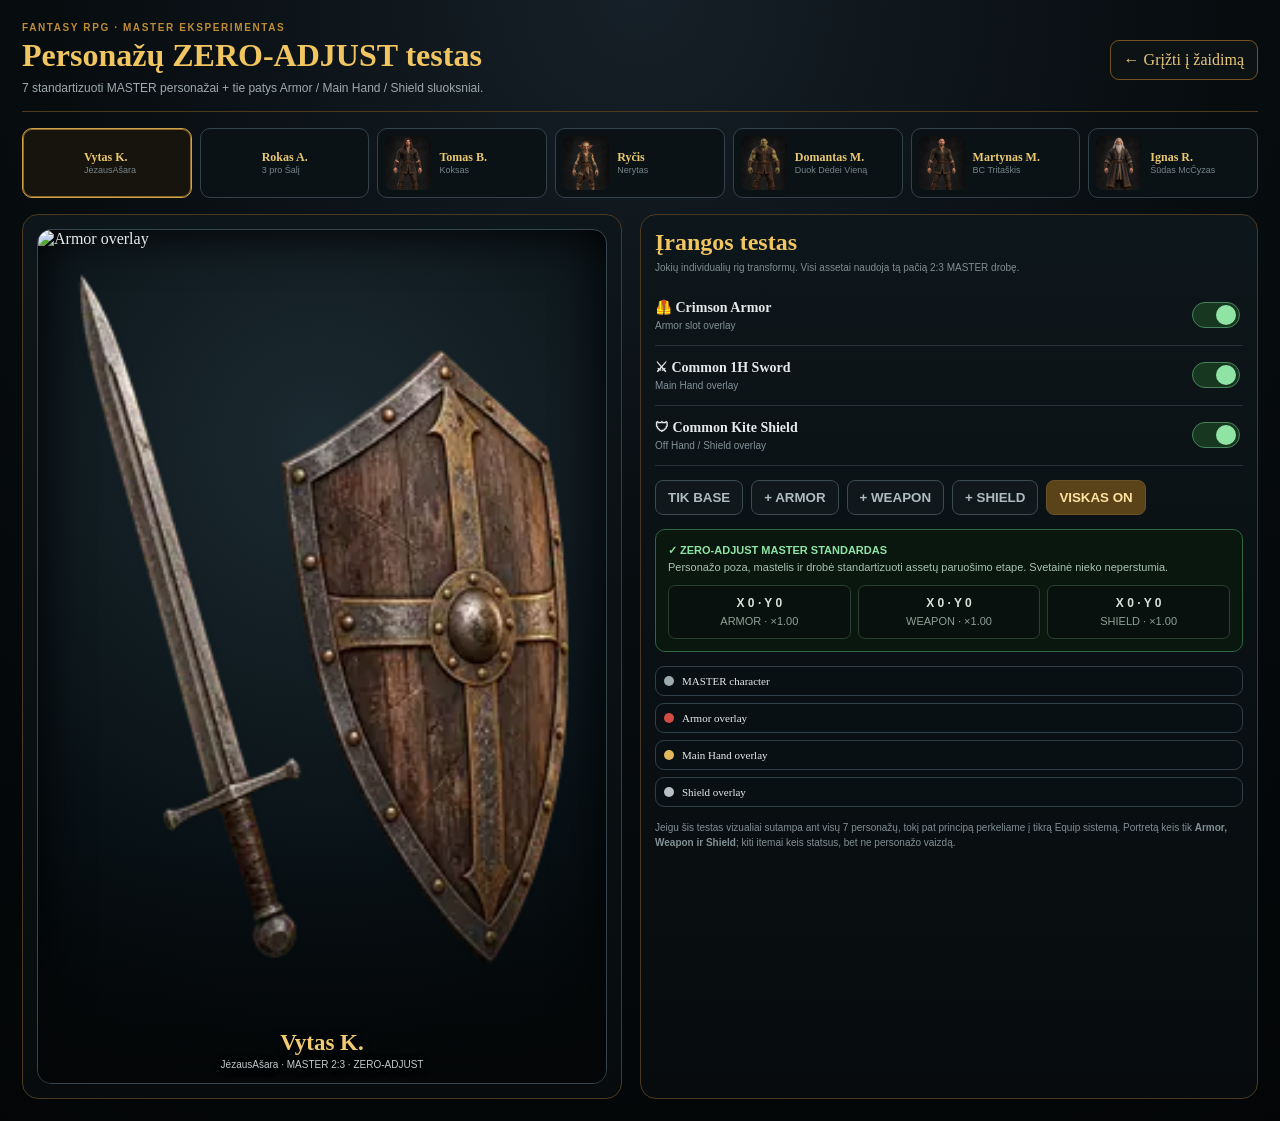
==== commit 807c7216: "Deploy standardized MASTER character overlay test" ====
--- a/personazo-test.html
+++ b/personazo-test.html
@@ -2,109 +2,102 @@
 <html lang="lt">
 <head>
 <meta charset="utf-8"><meta name="viewport" content="width=device-width,initial-scale=1">
-<title>Personažų overlay test · Fantasy RPG</title>
+<title>Personažų MASTER testas · Fantasy RPG</title>
 <style>
-:root{--gold:#e3b95b;--bg:#050b0e;--panel:#0a1216;--line:#4c3a1d;--muted:#829198;--green:#7fd19a}
+:root{--gold:#e3b95b;--bg:#050b0e;--panel:#0a1216;--line:#4c3a1d;--muted:#829198;--green:#82d99b}
 *{box-sizing:border-box}body{margin:0;background:radial-gradient(circle at 50% 0,#162028 0,#070c0f 45%,#030506 100%);color:#e6e9ea;font-family:Georgia,serif}
-.wrap{max-width:1320px;margin:auto;padding:22px}.top{display:flex;justify-content:space-between;gap:18px;align-items:center;border-bottom:1px solid var(--line);padding-bottom:14px}.kicker{font:800 10px Arial;letter-spacing:.16em;color:#bd8c35}.top h1{margin:4px 0 0;color:#f1c661}.top p{margin:6px 0 0;color:#9eaaae;font:12px/1.45 Arial}.back{color:#e7c77d;text-decoration:none;border:1px solid #73531f;border-radius:9px;padding:10px 13px;background:#0d1214;white-space:nowrap}
-.picker{display:grid;grid-template-columns:repeat(7,minmax(0,1fr));gap:8px;margin-top:16px}.pick{display:grid;grid-template-columns:46px minmax(0,1fr);gap:8px;align-items:center;padding:7px;border:1px solid #34434a;border-radius:10px;background:#0a1216;color:#dce3e5;text-align:left;cursor:pointer;min-width:0}.pick:hover{border-color:#6a5328}.pick.active{border-color:#d0a34b;background:#17130d;box-shadow:0 0 0 1px #8a6728 inset}.pick img{width:46px;height:54px;object-fit:cover;object-position:center top;border-radius:7px}.pick b{display:block;color:#eac86f;font:700 12px Georgia,serif}.pick small{display:block;color:#76858a;font:9px/1.3 Arial;white-space:nowrap;overflow:hidden;text-overflow:ellipsis}
+.wrap{max-width:1320px;margin:auto;padding:22px}.top{display:flex;justify-content:space-between;gap:18px;align-items:center;border-bottom:1px solid var(--line);padding-bottom:14px}
+.kicker{font:800 10px Arial;letter-spacing:.16em;color:#bd8c35}.top h1{margin:4px 0 0;color:#f1c661}.top p{margin:6px 0 0;color:#9eaaae;font:12px/1.45 Arial}
+.back{color:#e7c77d;text-decoration:none;border:1px solid #73531f;border-radius:9px;padding:10px 13px;background:#0d1214;white-space:nowrap}
+.picker{display:grid;grid-template-columns:repeat(7,minmax(0,1fr));gap:8px;margin-top:16px}
+.pick{display:grid;grid-template-columns:46px minmax(0,1fr);gap:8px;align-items:center;padding:7px;border:1px solid #34434a;border-radius:10px;background:#0a1216;color:#dce3e5;text-align:left;cursor:pointer;min-width:0}
+.pick:hover{border-color:#6a5328}.pick.active{border-color:#d0a34b;background:#17130d;box-shadow:0 0 0 1px #8a6728 inset}
+.pick img{width:46px;height:54px;object-fit:cover;object-position:center top;border-radius:7px}.pick b{display:block;color:#eac86f;font:700 12px Georgia,serif}.pick small{display:block;color:#76858a;font:9px/1.3 Arial;white-space:nowrap;overflow:hidden;text-overflow:ellipsis}
 .grid{display:grid;grid-template-columns:minmax(400px,600px) 1fr;gap:18px;margin-top:16px}.card{border:1px solid #4b3a20;border-radius:16px;background:linear-gradient(180deg,#0d161a,#070b0d);padding:14px}
 .stage{aspect-ratio:2/3;position:relative;overflow:hidden;border:1px solid #37454c;border-radius:14px;background:radial-gradient(circle at 50% 25%,#1c2a31,#071014 65%,#030506);box-shadow:inset 0 0 50px #000}
-.layer{position:absolute;inset:0;width:100%;height:100%;object-fit:contain;transform-origin:center;pointer-events:none;transition:opacity .18s,transform .2s}.base{z-index:1}.armor{z-index:2}.sword{z-index:4}.shield{z-index:3;overflow:visible}
-.stageShade{position:absolute;z-index:5;inset:0;background:linear-gradient(180deg,transparent 68%,#050708b8 100%);pointer-events:none}.stageName{position:absolute;z-index:6;left:15px;right:15px;bottom:13px;text-align:center;text-shadow:0 2px 8px #000}.stageName b{display:block;color:#f1cb73;font-size:23px}.stageName span{display:block;margin-top:3px;color:#c1c9cb;font:10px Arial}
-.controls h2{margin:0 0 5px;color:#f1c661}.sub{color:#7f8e93;font:10px/1.45 Arial;margin-bottom:10px}.row{display:grid;grid-template-columns:1fr auto;gap:10px;align-items:center;padding:11px 0;border-bottom:1px solid #263238}.row b{font-size:14px}.row small{display:block;color:var(--muted);font:10px/1.4 Arial;margin-top:3px}
+.layer{position:absolute;inset:0;width:100%;height:100%;pointer-events:none;transition:opacity .15s}.base{z-index:1;object-fit:fill}.armor{z-index:2;object-fit:fill}.shield{z-index:3;object-fit:fill}.weapon{z-index:4;object-fit:fill}
+.stageShade{position:absolute;z-index:5;inset:0;background:linear-gradient(180deg,transparent 72%,#050708c7 100%);pointer-events:none}.stageName{position:absolute;z-index:6;left:15px;right:15px;bottom:13px;text-align:center;text-shadow:0 2px 8px #000}
+.stageName b{display:block;color:#f1cb73;font-size:23px}.stageName span{display:block;margin-top:3px;color:#c1c9cb;font:10px Arial}
+.controls h2{margin:0 0 5px;color:#f1c661}.sub{color:#7f8e93;font:10px/1.45 Arial;margin-bottom:10px}
+.row{display:grid;grid-template-columns:1fr auto;gap:10px;align-items:center;padding:12px 0;border-bottom:1px solid #263238}.row b{font-size:14px}.row small{display:block;color:var(--muted);font:10px/1.4 Arial;margin-top:3px}
 .toggle{appearance:none;width:48px;height:26px;border-radius:999px;background:#20292d;border:1px solid #4a555a;position:relative;cursor:pointer}.toggle:after{content:"";position:absolute;width:20px;height:20px;top:2px;left:3px;border-radius:50%;background:#7d898e;transition:.2s}.toggle:checked{background:#183721;border-color:#47835a}.toggle:checked:after{left:23px;background:#8fe4a5}
 .btns{display:flex;gap:8px;flex-wrap:wrap;margin-top:14px}.btn{border:1px solid #6b5127;border-radius:8px;background:#5a4219;color:#ffe1a1;padding:9px 12px;font-weight:800;cursor:pointer}.btn.alt{background:#10181b;color:#aebcc1;border-color:#3b4b52}
-.rigbox{margin-top:14px;padding:11px;border:1px solid #2f4a3a;border-radius:10px;background:#0a1711;font:10px/1.55 Arial;color:#a7b7af}.rigbox b{color:#8fdda7}.rigstats{display:grid;grid-template-columns:repeat(3,1fr);gap:7px;margin-top:8px}.rigstats span{padding:6px;border:1px solid #294035;border-radius:7px;background:#08110d;text-align:center;color:#8da097}.rigstats strong{display:block;color:#cbd8d0;font-size:11px}
-.note{margin-top:12px;color:#819096;font:10px/1.55 Arial}.legend{display:grid;gap:7px;margin-top:14px}.tag{display:flex;align-items:center;gap:8px;padding:8px;border:1px solid #304048;border-radius:9px;background:#081014;font-size:11px}.dot{width:10px;height:10px;border-radius:50%}.d1{background:#9daab0}.d2{background:#d34c43}.d3{background:#e1b85e}.d4{background:#b9c1c7}
-.allgrid{display:grid;grid-template-columns:repeat(7,1fr);gap:8px;margin-top:16px}.mini{border:1px solid #3a3326;border-radius:10px;background:#081014;overflow:hidden}.mini img{width:100%;aspect-ratio:2/3;display:block;object-fit:cover;object-position:center top}.mini div{padding:7px;text-align:center}.mini b{display:block;color:#dbc078;font-size:11px}.mini small{color:#6f7d82;font:8px Arial}
-@media(max-width:1000px){.picker,.allgrid{grid-template-columns:repeat(4,1fr)}.grid{grid-template-columns:1fr}.stage{max-height:760px}.pick{grid-template-columns:38px 1fr}.pick img{width:38px;height:46px}}
-@media(max-width:560px){.wrap{padding:12px}.top{align-items:flex-start}.picker,.allgrid{grid-template-columns:repeat(2,1fr)}.grid{grid-template-columns:1fr}.card{padding:10px}.stageName b{font-size:18px}.rigstats{grid-template-columns:1fr}}
+.standard{margin-top:14px;padding:12px;border:1px solid #2f6540;border-radius:10px;background:#09170f;font:11px/1.55 Arial;color:#abc1b1}.standard b{color:#8fe4a5}.coords{display:grid;grid-template-columns:repeat(3,1fr);gap:7px;margin-top:9px}.coords span{padding:8px;border:1px solid #294035;border-radius:7px;background:#08110d;text-align:center;color:#8da097}.coords strong{display:block;color:#d7e2db;font-size:12px}
+.note{margin-top:13px;color:#819096;font:10px/1.55 Arial}.legend{display:grid;gap:7px;margin-top:14px}.tag{display:flex;align-items:center;gap:8px;padding:8px;border:1px solid #304048;border-radius:9px;background:#081014;font-size:11px}.dot{width:10px;height:10px;border-radius:50%}.d1{background:#9daab0}.d2{background:#d34c43}.d3{background:#e1b85e}.d4{background:#b9c1c7}
+@media(max-width:1000px){.picker{grid-template-columns:repeat(4,1fr)}.grid{grid-template-columns:1fr}.stage{max-height:760px}.pick{grid-template-columns:38px 1fr}.pick img{width:38px;height:46px}}
+@media(max-width:560px){.wrap{padding:12px}.top{align-items:flex-start}.picker{grid-template-columns:repeat(2,1fr)}.grid{grid-template-columns:1fr}.card{padding:10px}.stageName b{font-size:18px}.coords{grid-template-columns:1fr}}
 </style>
 </head>
 <body>
 <div class="wrap">
-  <div class="top"><div><div class="kicker">FANTASY RPG · EKSPERIMENTAS</div><h1>Visų personažų overlay testas</h1><p>Armor / Main Hand / Shield · rig kalibruojamas vieną kartą kūno tipui, ne kiekvienam itemui.</p></div><a class="back" href="index.html">← Grįžti į žaidimą</a></div>
-  <div id="picker" class="picker"></div>
-  <div class="grid">
-    <div class="card">
-      <div class="stage">
-        <img id="base" class="layer base" alt="Personažas">
-        <img id="armor" class="layer armor" src="assets/rpg-test/armor.webp?v=rigtest1" alt="Armor overlay">
-        <svg id="shield" class="layer shield" viewBox="0 0 200 300" aria-label="Shield overlay">
-          <defs><linearGradient id="sg" x1="0" x2="1"><stop offset="0" stop-color="#65513d"/><stop offset=".45" stop-color="#b9a172"/><stop offset=".52" stop-color="#5b4936"/><stop offset="1" stop-color="#2e2721"/></linearGradient></defs>
-          <path d="M126 112 L160 124 L157 178 Q149 216 126 231 Q103 216 95 178 L92 124 Z" fill="url(#sg)" stroke="#d5b56d" stroke-width="3"/>
-          <path d="M126 121 V218 M101 146 H151" stroke="#433525" stroke-width="5" opacity=".75"/>
-          <circle cx="126" cy="165" r="10" fill="#c4a56a" stroke="#4b3c2a" stroke-width="3"/>
-        </svg>
-        <img id="sword" class="layer sword" src="assets/rpg-test/sword.webp?v=rigtest1" alt="Weapon overlay">
-        <div class="stageShade"></div><div class="stageName"><b id="stageOwner">—</b><span id="stageMeta">—</span></div>
-      </div>
-    </div>
-    <div class="card controls">
-      <h2>Įrangos testas</h2><div class="sub">Testiniai itemai tie patys. Keičiasi tik kūno tipo (rig) pritaikymas.</div>
-      <div class="row"><div><b>🦺 Armor V1</b><small>Armor overlay · torso rig</small></div><input id="armorOn" class="toggle" type="checkbox" checked></div>
-      <div class="row"><div><b>⚔ Common 1H Sword V1</b><small>Main Hand overlay · hand anchor</small></div><input id="swordOn" class="toggle" type="checkbox" checked></div>
-      <div class="row"><div><b>🛡 Test Shield V1</b><small>Off Hand shield · hand anchor</small></div><input id="shieldOn" class="toggle" type="checkbox" checked></div>
-      <div class="btns"><button class="btn alt" id="baseOnly">TIK BASE</button><button class="btn alt" id="armorOnly">+ ARMOR</button><button class="btn alt" id="weaponOnly">+ WEAPON</button><button class="btn alt" id="shieldOnly">+ SHIELD</button><button class="btn" id="allOn">VISKAS ON</button></div>
-      <div class="rigbox"><b id="rigTitle">RIG —</b><div id="rigDesc"></div><div class="rigstats"><span><strong id="armorRig">—</strong>ARMOR</span><span><strong id="weaponRig">—</strong>WEAPON</span><span><strong id="shieldRig">—</strong>SHIELD</span></div></div>
-      <div class="legend"><div class="tag"><i class="dot d1"></i>Dabartinis personažo portretas = appearance MASTER reference</div><div class="tag"><i class="dot d2"></i>Armor overlay</div><div class="tag"><i class="dot d3"></i>Main Hand overlay</div><div class="tag"><i class="dot d4"></i>Shield overlay</div></div>
-      <div class="note">Svarbu: šiame etape testuojame <b>rig principą</b>. Dabartiniuose portretuose dalis personažų jau turi savo seną ginklą/šarvus, todėl vizualiai gali matytis dubliavimas. Galutinėje sistemoje kiekvienas personažas gaus neutralų MASTER, tačiau rig koordinates po to keisti nebereikės.</div>
-    </div>
+ <div class="top">
+  <div><div class="kicker">FANTASY RPG · MASTER EKSPERIMENTAS</div><h1>Personažų ZERO-ADJUST testas</h1><p>7 standartizuoti MASTER personažai + tie patys Armor / Main Hand / Shield sluoksniai.</p></div>
+  <a class="back" href="index.html">← Grįžti į žaidimą</a>
+ </div>
+ <div id="picker" class="picker"></div>
+ <div class="grid">
+  <div class="card">
+   <div class="stage">
+    <img id="baseLayer" class="layer base" alt="MASTER personažas">
+    <img id="armorLayer" class="layer armor" src="assets/rpg-test/overlay/armor-crimson.webp?v=master2" alt="Armor overlay">
+    <img id="shieldLayer" class="layer shield" src="assets/rpg-test/overlay/shield-kite-common.webp?v=master2" alt="Shield overlay">
+    <img id="weaponLayer" class="layer weapon" src="assets/rpg-test/overlay/weapon-sword-common.webp?v=master2" alt="Weapon overlay">
+    <div class="stageShade"></div>
+    <div class="stageName"><b id="stageOwner">—</b><span id="stageMeta">—</span></div>
+   </div>
   </div>
-  <div id="allGrid" class="allgrid"></div>
+  <div class="card controls">
+   <h2>Įrangos testas</h2>
+   <div class="sub">Jokių individualių rig transformų. Visi assetai naudoja tą pačią 2:3 MASTER drobę.</div>
+   <div class="row"><div><b>🦺 Crimson Armor</b><small>Armor slot overlay</small></div><input id="armorOn" class="toggle" type="checkbox" checked></div>
+   <div class="row"><div><b>⚔ Common 1H Sword</b><small>Main Hand overlay</small></div><input id="weaponOn" class="toggle" type="checkbox" checked></div>
+   <div class="row"><div><b>🛡 Common Kite Shield</b><small>Off Hand / Shield overlay</small></div><input id="shieldOn" class="toggle" type="checkbox" checked></div>
+   <div class="btns"><button class="btn alt" id="baseOnly">TIK BASE</button><button class="btn alt" id="armorOnly">+ ARMOR</button><button class="btn alt" id="weaponOnly">+ WEAPON</button><button class="btn alt" id="shieldOnly">+ SHIELD</button><button class="btn" id="allOn">VISKAS ON</button></div>
+   <div class="standard"><b>✓ ZERO-ADJUST MASTER STANDARDAS</b><br>Personažo poza, mastelis ir drobė standartizuoti assetų paruošimo etape. Svetainė nieko neperstumia.
+    <div class="coords"><span><strong>X 0 · Y 0</strong>ARMOR · ×1.00</span><span><strong>X 0 · Y 0</strong>WEAPON · ×1.00</span><span><strong>X 0 · Y 0</strong>SHIELD · ×1.00</span></div>
+   </div>
+   <div class="legend"><div class="tag"><i class="dot d1"></i>MASTER character</div><div class="tag"><i class="dot d2"></i>Armor overlay</div><div class="tag"><i class="dot d3"></i>Main Hand overlay</div><div class="tag"><i class="dot d4"></i>Shield overlay</div></div>
+   <div class="note">Jeigu šis testas vizualiai sutampa ant visų 7 personažų, tokį pat principą perkeliame į tikrą Equip sistemą. Portretą keis tik <b>Armor, Weapon ir Shield</b>; kiti itemai keis statsus, bet ne personažo vaizdą.</div>
+  </div>
+ </div>
 </div>
 <script>
 const chars=[
- {id:"vytas",owner:"Vytas K.",team:"JėzausAšara",rig:"dwarf"},
- {id:"rokas",owner:"Rokas A.",team:"3 pro Šalį",rig:"dwarf"},
- {id:"tomas",owner:"Tomas B.",team:"Koksas",rig:"human"},
- {id:"rycis",owner:"Ryčis",team:"Nerytas",rig:"goblin"},
- {id:"domantas",owner:"Domantas M.",team:"Duok Dėdei Vieną",rig:"orc"},
- {id:"martynas",owner:"Martynas M.",team:"BC Tritaškis",rig:"elf"},
- {id:"ignas",owner:"Ignas R.",team:"Šūdas McČyzas",rig:"wizard"}
+ {id:"vytas",name:"Vytas K.",team:"JėzausAšara"},
+ {id:"rokas",name:"Rokas A.",team:"3 pro Šalį"},
+ {id:"tomas",name:"Tomas B.",team:"Koksas"},
+ {id:"rycis",name:"Ryčis",team:"Nerytas"},
+ {id:"domantas",name:"Domantas M.",team:"Duok Dėdei Vieną"},
+ {id:"martynas",name:"Martynas M.",team:"BC Tritaškis"},
+ {id:"ignas",name:"Ignas R.",team:"Šūdas McČyzas"}
 ];
-const rigs={
- dwarf:{label:"DWARF",desc:"Vytas + Rokas dalinasi tuo pačiu kūno rig. Vienas dwarf item vizualas tinka abiem.",a:[0,-7,1.12],w:[-4,8,1.08],h:[-3,4,1.06]},
- human:{label:"HUMAN",desc:"Standartinis humanoid rig · Tomas.",a:[0,-5,1.00],w:[0,1,1.00],h:[2,1,1.00]},
- goblin:{label:"GOBLIN",desc:"Mažesnis, palinkęs rig · Ryčis.",a:[0,3,.78],w:[3,8,.82],h:[5,8,.78]},
- orc:{label:"ORC",desc:"Platus ir masyvus rig · Domantas.",a:[0,-7,1.18],w:[-1,3,1.16],h:[0,2,1.15]},
- elf:{label:"ELF",desc:"Aukštas, lieknas humanoid rig · Martynas.",a:[0,-5,.98],w:[0,0,.98],h:[2,1,.98]},
- wizard:{label:"WIZARD",desc:"Aukštas humanoid rig su laisvesniu siluetu · Ignas.",a:[0,-3,.96],w:[-2,1,.96],h:[2,1,.96]}
-};
 let current="vytas";
 const $=id=>document.getElementById(id);
-function tr(v){return "translate("+v[0]+"%,"+v[1]+"%) scale("+v[2]+")"}
+const basePath=id=>"assets/rpg-test/master/"+id+".webp?v=master2";
 function renderPicker(){
- $("picker").innerHTML=chars.map(c=>'<button class="pick '+(c.id===current?'active':'')+'" data-char="'+c.id+'"><img src="assets/rpg/'+c.id+'.webp?v=rigtest1"><span><b>'+c.owner+'</b><small>'+c.team+'</small></span></button>').join("");
+ $("picker").innerHTML=chars.map(c=>'<button class="pick '+(c.id===current?'active':'')+'" data-char="'+c.id+'"><img src="'+basePath(c.id)+'"><span><b>'+c.name+'</b><small>'+c.team+'</small></span></button>').join("");
  $("picker").querySelectorAll("[data-char]").forEach(b=>b.onclick=()=>selectChar(b.dataset.char));
- $("allGrid").innerHTML=chars.map(c=>'<div class="mini"><img src="assets/rpg/'+c.id+'.webp?v=rigtest1"><div><b>'+c.owner+'</b><small>'+rigs[c.rig].label+' · '+c.team+'</small></div></div>').join("");
 }
 function selectChar(id){
- current=id;const c=chars.find(x=>x.id===id),r=rigs[c.rig];
- $("base").src="assets/rpg/"+c.id+".webp?v=rigtest1";
- $("base").alt=c.owner;
- $("stageOwner").textContent=c.owner;
- $("stageMeta").textContent=c.team+" · "+r.label+" RIG";
- $("rigTitle").textContent=r.label+" RIG";
- $("rigDesc").textContent=r.desc;
- $("armorRig").textContent="X "+r.a[0]+" · Y "+r.a[1]+" · ×"+r.a[2];
- $("weaponRig").textContent="X "+r.w[0]+" · Y "+r.w[1]+" · ×"+r.w[2];
- $("shieldRig").textContent="X "+r.h[0]+" · Y "+r.h[1]+" · ×"+r.h[2];
- $("armor").style.transform=tr(r.a);$("sword").style.transform=tr(r.w);$("shield").style.transform=tr(r.h);
+ current=id;
+ const c=chars.find(x=>x.id===id);
+ $("baseLayer").src=basePath(c.id);
+ $("baseLayer").alt=c.name;
+ $("stageOwner").textContent=c.name;
+ $("stageMeta").textContent=c.team+" · MASTER 2:3 · ZERO-ADJUST";
  renderPicker();draw();
 }
 function draw(){
- $("armor").style.opacity=$("armorOn").checked?1:0;
- $("sword").style.opacity=$("swordOn").checked?1:0;
- $("shield").style.opacity=$("shieldOn").checked?1:0;
+ $("armorLayer").style.opacity=$("armorOn").checked?1:0;
+ $("weaponLayer").style.opacity=$("weaponOn").checked?1:0;
+ $("shieldLayer").style.opacity=$("shieldOn").checked?1:0;
 }
-$("armorOn").onchange=$("swordOn").onchange=$("shieldOn").onchange=draw;
-$("baseOnly").onclick=()=>{$("armorOn").checked=$("swordOn").checked=$("shieldOn").checked=false;draw()};
-$("armorOnly").onclick=()=>{$("armorOn").checked=true;$("swordOn").checked=$("shieldOn").checked=false;draw()};
-$("weaponOnly").onclick=()=>{$("swordOn").checked=true;$("armorOn").checked=$("shieldOn").checked=false;draw()};
-$("shieldOnly").onclick=()=>{$("shieldOn").checked=true;$("armorOn").checked=$("swordOn").checked=false;draw()};
-$("allOn").onclick=()=>{$("armorOn").checked=$("swordOn").checked=$("shieldOn").checked=true;draw()};
+$("armorOn").onchange=$("weaponOn").onchange=$("shieldOn").onchange=draw;
+$("baseOnly").onclick=()=>{$("armorOn").checked=$("weaponOn").checked=$("shieldOn").checked=false;draw()};
+$("armorOnly").onclick=()=>{$("armorOn").checked=true;$("weaponOn").checked=$("shieldOn").checked=false;draw()};
+$("weaponOnly").onclick=()=>{$("weaponOn").checked=true;$("armorOn").checked=$("shieldOn").checked=false;draw()};
+$("shieldOnly").onclick=()=>{$("shieldOn").checked=true;$("armorOn").checked=$("weaponOn").checked=false;draw()};
+$("allOn").onclick=()=>{$("armorOn").checked=$("weaponOn").checked=$("shieldOn").checked=true;draw()};
 selectChar(current);
 </script>
 </body></html>
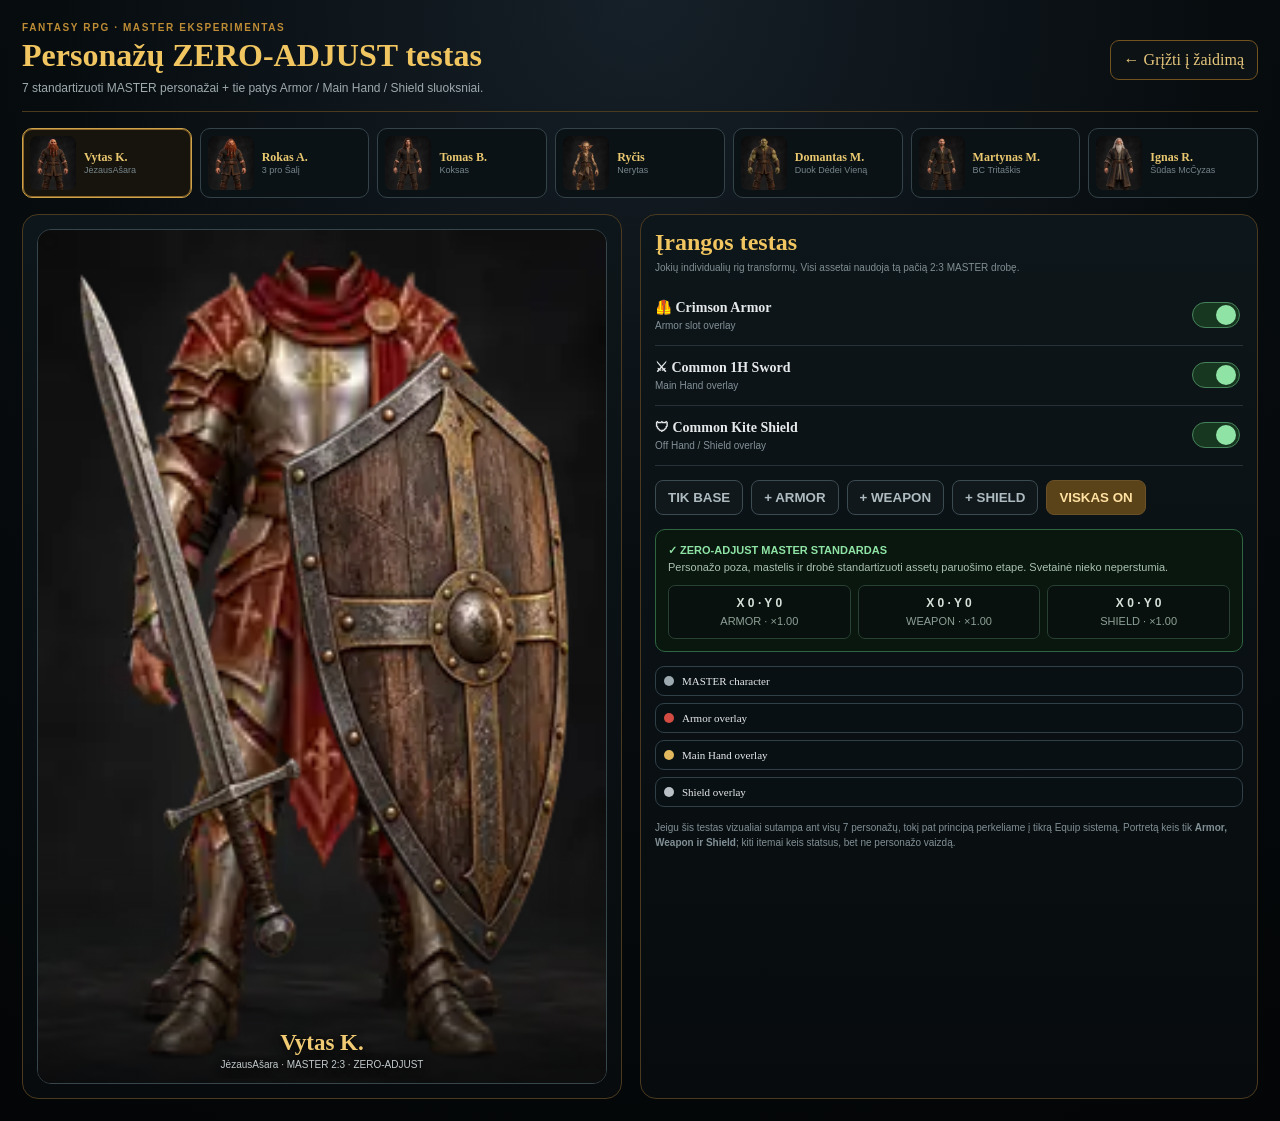
==== commit e7bacbc3: "Fix truncated MASTER test assets" ====
--- a/personazo-test.html
+++ b/personazo-test.html
@@ -39,9 +39,9 @@
   <div class="card">
    <div class="stage">
     <img id="baseLayer" class="layer base" alt="MASTER personažas">
-    <img id="armorLayer" class="layer armor" src="assets/rpg-test/overlay/armor-crimson.webp?v=master2" alt="Armor overlay">
-    <img id="shieldLayer" class="layer shield" src="assets/rpg-test/overlay/shield-kite-common.webp?v=master2" alt="Shield overlay">
-    <img id="weaponLayer" class="layer weapon" src="assets/rpg-test/overlay/weapon-sword-common.webp?v=master2" alt="Weapon overlay">
+    <img id="armorLayer" class="layer armor" src="assets/rpg-test/overlay/armor-crimson.webp?v=master3" alt="Armor overlay">
+    <img id="shieldLayer" class="layer shield" src="assets/rpg-test/overlay/shield-kite-common.webp?v=master3" alt="Shield overlay">
+    <img id="weaponLayer" class="layer weapon" src="assets/rpg-test/overlay/weapon-sword-common.webp?v=master3" alt="Weapon overlay">
     <div class="stageShade"></div>
     <div class="stageName"><b id="stageOwner">—</b><span id="stageMeta">—</span></div>
    </div>
@@ -73,7 +73,7 @@
 ];
 let current="vytas";
 const $=id=>document.getElementById(id);
-const basePath=id=>"assets/rpg-test/master/"+id+".webp?v=master2";
+const basePath=id=>"assets/rpg-test/master/"+id+".webp?v=master3";
 function renderPicker(){
  $("picker").innerHTML=chars.map(c=>'<button class="pick '+(c.id===current?'active':'')+'" data-char="'+c.id+'"><img src="'+basePath(c.id)+'"><span><b>'+c.name+'</b><small>'+c.team+'</small></span></button>').join("");
  $("picker").querySelectorAll("[data-char]").forEach(b=>b.onclick=()=>selectChar(b.dataset.char));
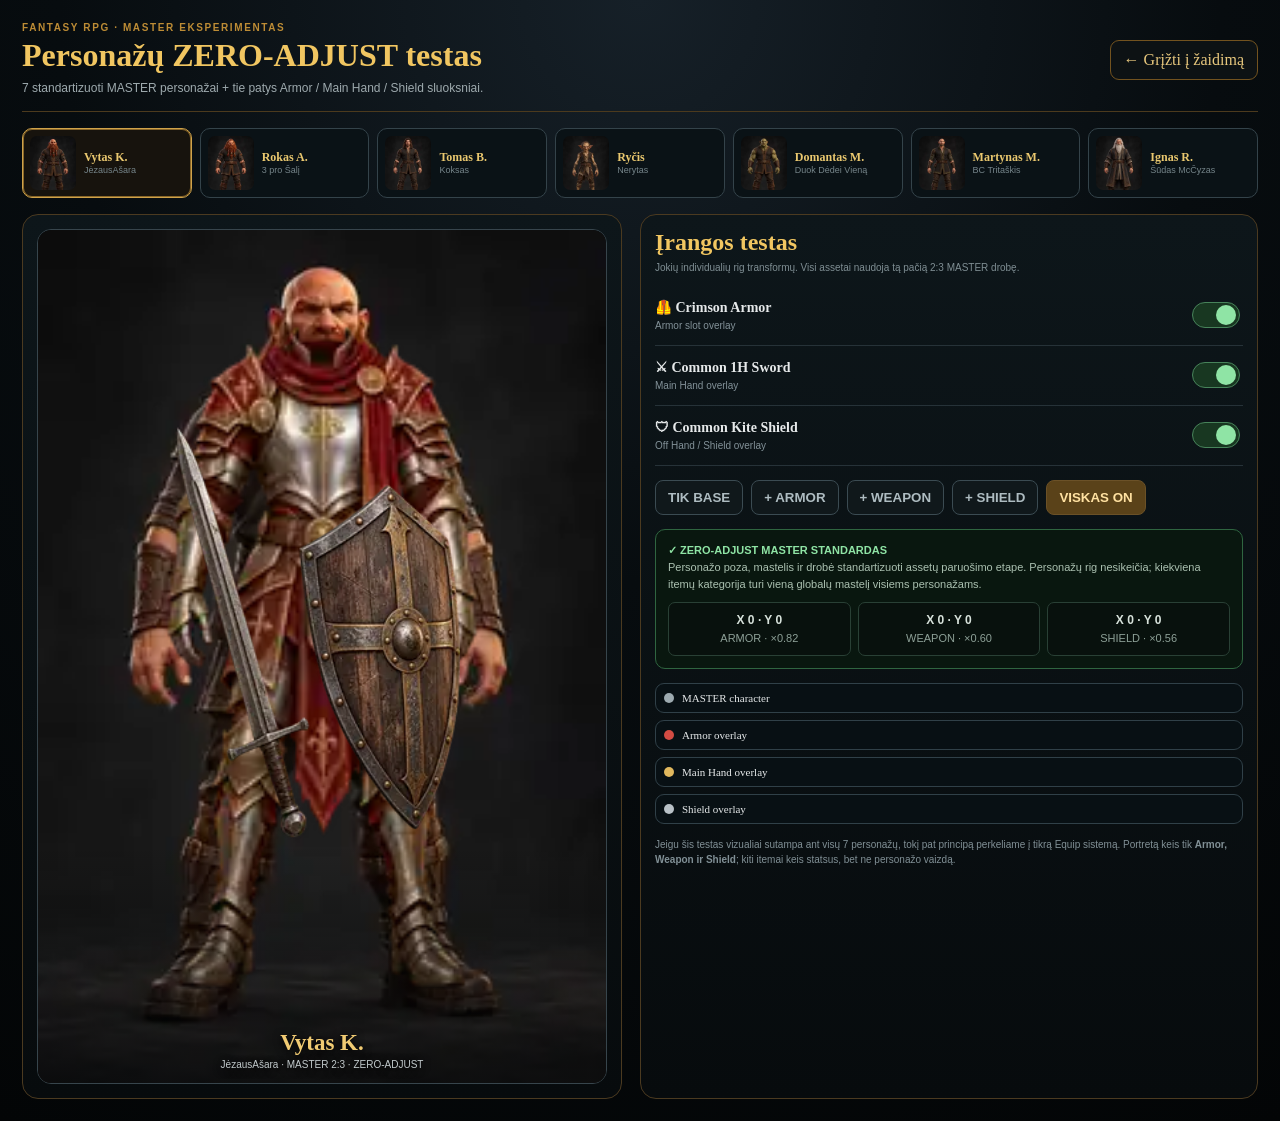
==== commit f0fbce09: "Resize character equipment overlays proportionally" ====
--- a/personazo-test.html
+++ b/personazo-test.html
@@ -15,7 +15,7 @@
 .pick img{width:46px;height:54px;object-fit:cover;object-position:center top;border-radius:7px}.pick b{display:block;color:#eac86f;font:700 12px Georgia,serif}.pick small{display:block;color:#76858a;font:9px/1.3 Arial;white-space:nowrap;overflow:hidden;text-overflow:ellipsis}
 .grid{display:grid;grid-template-columns:minmax(400px,600px) 1fr;gap:18px;margin-top:16px}.card{border:1px solid #4b3a20;border-radius:16px;background:linear-gradient(180deg,#0d161a,#070b0d);padding:14px}
 .stage{aspect-ratio:2/3;position:relative;overflow:hidden;border:1px solid #37454c;border-radius:14px;background:radial-gradient(circle at 50% 25%,#1c2a31,#071014 65%,#030506);box-shadow:inset 0 0 50px #000}
-.layer{position:absolute;inset:0;width:100%;height:100%;pointer-events:none;transition:opacity .15s}.base{z-index:1;object-fit:fill}.armor{z-index:2;object-fit:fill}.shield{z-index:3;object-fit:fill}.weapon{z-index:4;object-fit:fill}
+.layer{position:absolute;inset:0;width:100%;height:100%;pointer-events:none;transition:opacity .15s}.base{z-index:1;object-fit:fill}.armor{z-index:2;object-fit:fill;transform:scale(.82);transform-origin:50% 52%}.shield{z-index:3;object-fit:fill;transform:scale(.56);transform-origin:50% 50%}.weapon{z-index:4;object-fit:fill;transform:scale(.60);transform-origin:50% 50%}
 .stageShade{position:absolute;z-index:5;inset:0;background:linear-gradient(180deg,transparent 72%,#050708c7 100%);pointer-events:none}.stageName{position:absolute;z-index:6;left:15px;right:15px;bottom:13px;text-align:center;text-shadow:0 2px 8px #000}
 .stageName b{display:block;color:#f1cb73;font-size:23px}.stageName span{display:block;margin-top:3px;color:#c1c9cb;font:10px Arial}
 .controls h2{margin:0 0 5px;color:#f1c661}.sub{color:#7f8e93;font:10px/1.45 Arial;margin-bottom:10px}
@@ -39,9 +39,9 @@
   <div class="card">
    <div class="stage">
     <img id="baseLayer" class="layer base" alt="MASTER personažas">
-    <img id="armorLayer" class="layer armor" src="assets/rpg-test/overlay/armor-crimson.webp?v=master3" alt="Armor overlay">
-    <img id="shieldLayer" class="layer shield" src="assets/rpg-test/overlay/shield-kite-common.webp?v=master3" alt="Shield overlay">
-    <img id="weaponLayer" class="layer weapon" src="assets/rpg-test/overlay/weapon-sword-common.webp?v=master3" alt="Weapon overlay">
+    <img id="armorLayer" class="layer armor" src="assets/rpg-test/overlay/armor-crimson.webp?v=master4" alt="Armor overlay">
+    <img id="shieldLayer" class="layer shield" src="assets/rpg-test/overlay/shield-kite-common.webp?v=master4" alt="Shield overlay">
+    <img id="weaponLayer" class="layer weapon" src="assets/rpg-test/overlay/weapon-sword-common.webp?v=master4" alt="Weapon overlay">
     <div class="stageShade"></div>
     <div class="stageName"><b id="stageOwner">—</b><span id="stageMeta">—</span></div>
    </div>
@@ -53,8 +53,8 @@
    <div class="row"><div><b>⚔ Common 1H Sword</b><small>Main Hand overlay</small></div><input id="weaponOn" class="toggle" type="checkbox" checked></div>
    <div class="row"><div><b>🛡 Common Kite Shield</b><small>Off Hand / Shield overlay</small></div><input id="shieldOn" class="toggle" type="checkbox" checked></div>
    <div class="btns"><button class="btn alt" id="baseOnly">TIK BASE</button><button class="btn alt" id="armorOnly">+ ARMOR</button><button class="btn alt" id="weaponOnly">+ WEAPON</button><button class="btn alt" id="shieldOnly">+ SHIELD</button><button class="btn" id="allOn">VISKAS ON</button></div>
-   <div class="standard"><b>✓ ZERO-ADJUST MASTER STANDARDAS</b><br>Personažo poza, mastelis ir drobė standartizuoti assetų paruošimo etape. Svetainė nieko neperstumia.
-    <div class="coords"><span><strong>X 0 · Y 0</strong>ARMOR · ×1.00</span><span><strong>X 0 · Y 0</strong>WEAPON · ×1.00</span><span><strong>X 0 · Y 0</strong>SHIELD · ×1.00</span></div>
+   <div class="standard"><b>✓ ZERO-ADJUST MASTER STANDARDAS</b><br>Personažo poza, mastelis ir drobė standartizuoti assetų paruošimo etape. Personažų rig nesikeičia; kiekviena itemų kategorija turi vieną globalų mastelį visiems personažams.
+    <div class="coords"><span><strong>X 0 · Y 0</strong>ARMOR · ×0.82</span><span><strong>X 0 · Y 0</strong>WEAPON · ×0.60</span><span><strong>X 0 · Y 0</strong>SHIELD · ×0.56</span></div>
    </div>
    <div class="legend"><div class="tag"><i class="dot d1"></i>MASTER character</div><div class="tag"><i class="dot d2"></i>Armor overlay</div><div class="tag"><i class="dot d3"></i>Main Hand overlay</div><div class="tag"><i class="dot d4"></i>Shield overlay</div></div>
    <div class="note">Jeigu šis testas vizualiai sutampa ant visų 7 personažų, tokį pat principą perkeliame į tikrą Equip sistemą. Portretą keis tik <b>Armor, Weapon ir Shield</b>; kiti itemai keis statsus, bet ne personažo vaizdą.</div>
@@ -73,7 +73,7 @@
 ];
 let current="vytas";
 const $=id=>document.getElementById(id);
-const basePath=id=>"assets/rpg-test/master/"+id+".webp?v=master3";
+const basePath=id=>"assets/rpg-test/master/"+id+".webp?v=master4";
 function renderPicker(){
  $("picker").innerHTML=chars.map(c=>'<button class="pick '+(c.id===current?'active':'')+'" data-char="'+c.id+'"><img src="'+basePath(c.id)+'"><span><b>'+c.name+'</b><small>'+c.team+'</small></span></button>').join("");
  $("picker").querySelectorAll("[data-char]").forEach(b=>b.onclick=()=>selectChar(b.dataset.char));
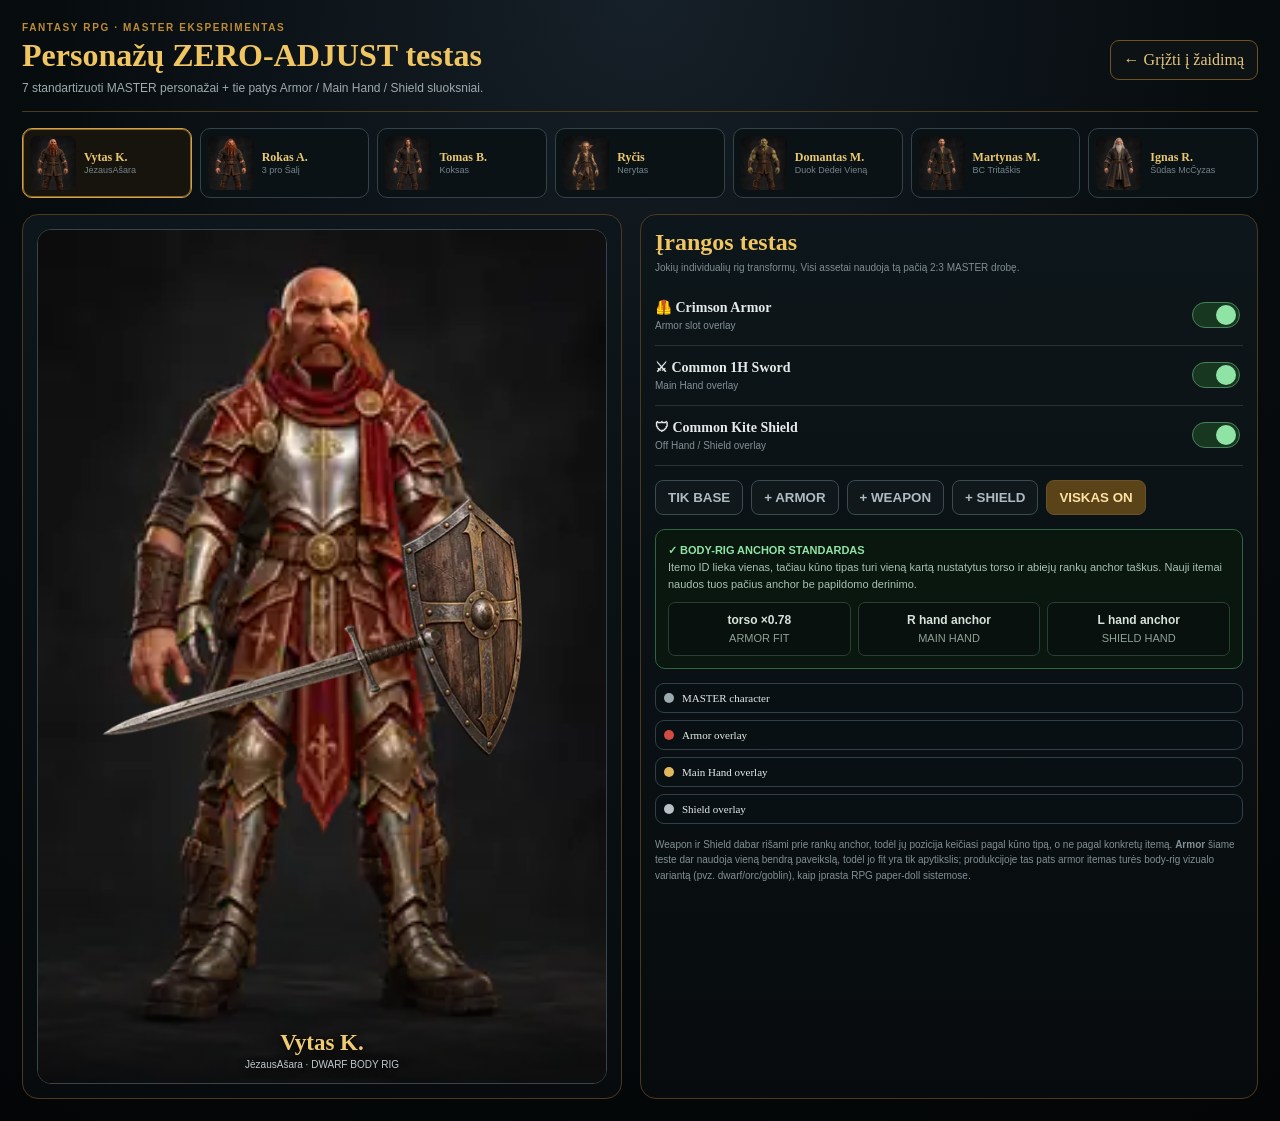
==== commit 44c20e18: "Align weapon and shield overlays to body-rig hand anchors" ====
--- a/personazo-test.html
+++ b/personazo-test.html
@@ -15,7 +15,7 @@
 .pick img{width:46px;height:54px;object-fit:cover;object-position:center top;border-radius:7px}.pick b{display:block;color:#eac86f;font:700 12px Georgia,serif}.pick small{display:block;color:#76858a;font:9px/1.3 Arial;white-space:nowrap;overflow:hidden;text-overflow:ellipsis}
 .grid{display:grid;grid-template-columns:minmax(400px,600px) 1fr;gap:18px;margin-top:16px}.card{border:1px solid #4b3a20;border-radius:16px;background:linear-gradient(180deg,#0d161a,#070b0d);padding:14px}
 .stage{aspect-ratio:2/3;position:relative;overflow:hidden;border:1px solid #37454c;border-radius:14px;background:radial-gradient(circle at 50% 25%,#1c2a31,#071014 65%,#030506);box-shadow:inset 0 0 50px #000}
-.layer{position:absolute;inset:0;width:100%;height:100%;pointer-events:none;transition:opacity .15s}.base{z-index:1;object-fit:fill}.armor{z-index:2;object-fit:fill;transform:scale(.82);transform-origin:50% 52%}.shield{z-index:3;object-fit:fill;transform:scale(.56);transform-origin:50% 50%}.weapon{z-index:4;object-fit:fill;transform:scale(.60);transform-origin:50% 50%}
+.layer{position:absolute;inset:0;width:100%;height:100%;pointer-events:none;transition:opacity .15s}.base{z-index:1;object-fit:fill}.armor{z-index:2;object-fit:fill;transform-origin:50% 52%}.shield{z-index:3;object-fit:fill;transform-origin:50% 50%}.weapon{z-index:4;object-fit:fill;transform-origin:50% 50%}
 .stageShade{position:absolute;z-index:5;inset:0;background:linear-gradient(180deg,transparent 72%,#050708c7 100%);pointer-events:none}.stageName{position:absolute;z-index:6;left:15px;right:15px;bottom:13px;text-align:center;text-shadow:0 2px 8px #000}
 .stageName b{display:block;color:#f1cb73;font-size:23px}.stageName span{display:block;margin-top:3px;color:#c1c9cb;font:10px Arial}
 .controls h2{margin:0 0 5px;color:#f1c661}.sub{color:#7f8e93;font:10px/1.45 Arial;margin-bottom:10px}
@@ -39,9 +39,9 @@
   <div class="card">
    <div class="stage">
     <img id="baseLayer" class="layer base" alt="MASTER personažas">
-    <img id="armorLayer" class="layer armor" src="assets/rpg-test/overlay/armor-crimson.webp?v=master4" alt="Armor overlay">
-    <img id="shieldLayer" class="layer shield" src="assets/rpg-test/overlay/shield-kite-common.webp?v=master4" alt="Shield overlay">
-    <img id="weaponLayer" class="layer weapon" src="assets/rpg-test/overlay/weapon-sword-common.webp?v=master4" alt="Weapon overlay">
+    <img id="armorLayer" class="layer armor" src="assets/rpg-test/overlay/armor-crimson.webp?v=anchor1" alt="Armor overlay">
+    <img id="shieldLayer" class="layer shield" src="assets/rpg-test/overlay/shield-kite-common.webp?v=anchor1" alt="Shield overlay">
+    <img id="weaponLayer" class="layer weapon" src="assets/rpg-test/overlay/weapon-sword-common.webp?v=anchor1" alt="Weapon overlay">
     <div class="stageShade"></div>
     <div class="stageName"><b id="stageOwner">—</b><span id="stageMeta">—</span></div>
    </div>
@@ -53,27 +53,35 @@
    <div class="row"><div><b>⚔ Common 1H Sword</b><small>Main Hand overlay</small></div><input id="weaponOn" class="toggle" type="checkbox" checked></div>
    <div class="row"><div><b>🛡 Common Kite Shield</b><small>Off Hand / Shield overlay</small></div><input id="shieldOn" class="toggle" type="checkbox" checked></div>
    <div class="btns"><button class="btn alt" id="baseOnly">TIK BASE</button><button class="btn alt" id="armorOnly">+ ARMOR</button><button class="btn alt" id="weaponOnly">+ WEAPON</button><button class="btn alt" id="shieldOnly">+ SHIELD</button><button class="btn" id="allOn">VISKAS ON</button></div>
-   <div class="standard"><b>✓ ZERO-ADJUST MASTER STANDARDAS</b><br>Personažo poza, mastelis ir drobė standartizuoti assetų paruošimo etape. Personažų rig nesikeičia; kiekviena itemų kategorija turi vieną globalų mastelį visiems personažams.
-    <div class="coords"><span><strong>X 0 · Y 0</strong>ARMOR · ×0.82</span><span><strong>X 0 · Y 0</strong>WEAPON · ×0.60</span><span><strong>X 0 · Y 0</strong>SHIELD · ×0.56</span></div>
+   <div class="standard"><b>✓ BODY-RIG ANCHOR STANDARDAS</b><br>Itemo ID lieka vienas, tačiau kūno tipas turi vieną kartą nustatytus torso ir abiejų rankų anchor taškus. Nauji itemai naudos tuos pačius anchor be papildomo derinimo.
+    <div class="coords"><span><strong id="armorFit">—</strong>ARMOR FIT</span><span><strong id="weaponFit">—</strong>MAIN HAND</span><span><strong id="shieldFit">—</strong>SHIELD HAND</span></div>
    </div>
    <div class="legend"><div class="tag"><i class="dot d1"></i>MASTER character</div><div class="tag"><i class="dot d2"></i>Armor overlay</div><div class="tag"><i class="dot d3"></i>Main Hand overlay</div><div class="tag"><i class="dot d4"></i>Shield overlay</div></div>
-   <div class="note">Jeigu šis testas vizualiai sutampa ant visų 7 personažų, tokį pat principą perkeliame į tikrą Equip sistemą. Portretą keis tik <b>Armor, Weapon ir Shield</b>; kiti itemai keis statsus, bet ne personažo vaizdą.</div>
+   <div class="note">Weapon ir Shield dabar rišami prie rankų anchor, todėl jų pozicija keičiasi pagal kūno tipą, o ne pagal konkretų itemą. <b>Armor</b> šiame teste dar naudoja vieną bendrą paveikslą, todėl jo fit yra tik apytikslis; produkcijoje tas pats armor itemas turės body-rig vizualo variantą (pvz. dwarf/orc/goblin), kaip įprasta RPG paper-doll sistemose.</div>
   </div>
  </div>
 </div>
 <script>
 const chars=[
- {id:"vytas",name:"Vytas K.",team:"JėzausAšara"},
- {id:"rokas",name:"Rokas A.",team:"3 pro Šalį"},
- {id:"tomas",name:"Tomas B.",team:"Koksas"},
- {id:"rycis",name:"Ryčis",team:"Nerytas"},
- {id:"domantas",name:"Domantas M.",team:"Duok Dėdei Vieną"},
- {id:"martynas",name:"Martynas M.",team:"BC Tritaškis"},
- {id:"ignas",name:"Ignas R.",team:"Šūdas McČyzas"}
+ {id:"vytas",name:"Vytas K.",team:"JėzausAšara",rig:"dwarf"},
+ {id:"rokas",name:"Rokas A.",team:"3 pro Šalį",rig:"dwarf"},
+ {id:"tomas",name:"Tomas B.",team:"Koksas",rig:"human"},
+ {id:"rycis",name:"Ryčis",team:"Nerytas",rig:"goblin"},
+ {id:"domantas",name:"Domantas M.",team:"Duok Dėdei Vieną",rig:"orc"},
+ {id:"martynas",name:"Martynas M.",team:"BC Tritaškis",rig:"elf"},
+ {id:"ignas",name:"Ignas R.",team:"Šūdas McČyzas",rig:"wizard"}
 ];
+const rigs={
+ dwarf:{label:"DWARF",armor:"translate(0%,1%) scale(.78)",weapon:"translate(-5%,-5%) rotate(-90deg) scale(.50)",shield:"translate(17%,-3.5%) scale(.42)",a:"torso ×0.78",w:"R hand anchor",h:"L hand anchor"},
+ human:{label:"HUMAN",armor:"translate(0%,0%) scale(.82)",weapon:"translate(-5%,-5%) rotate(-90deg) scale(.50)",shield:"translate(17%,-3.5%) scale(.42)",a:"torso ×0.82",w:"R hand anchor",h:"L hand anchor"},
+ goblin:{label:"GOBLIN",armor:"translate(0%,8%) scale(.62)",weapon:"translate(-6%,-2.5%) rotate(-90deg) scale(.42)",shield:"translate(18%,-1%) scale(.36)",a:"torso ×0.62",w:"R hand +6px Y",h:"L hand +6px Y"},
+ orc:{label:"ORC",armor:"translate(0%,0%) scale(.92)",weapon:"translate(-9%,-5%) rotate(-90deg) scale(.56)",shield:"translate(21%,-3.5%) scale(.48)",a:"torso ×0.92",w:"R hand wide",h:"L hand wide"},
+ elf:{label:"ELF",armor:"translate(0%,0%) scale(.80)",weapon:"translate(-4.5%,-5%) rotate(-90deg) scale(.49)",shield:"translate(16.5%,-3.5%) scale(.41)",a:"torso ×0.80",w:"R hand anchor",h:"L hand anchor"},
+ wizard:{label:"WIZARD",armor:"translate(0%,1%) scale(.84)",weapon:"translate(-5%,-5%) rotate(-90deg) scale(.52)",shield:"translate(17%,-3.5%) scale(.44)",a:"torso ×0.84",w:"R hand anchor",h:"L hand anchor"}
+};
 let current="vytas";
 const $=id=>document.getElementById(id);
-const basePath=id=>"assets/rpg-test/master/"+id+".webp?v=master4";
+const basePath=id=>"assets/rpg-test/master/"+id+".webp?v=anchor1";
 function renderPicker(){
  $("picker").innerHTML=chars.map(c=>'<button class="pick '+(c.id===current?'active':'')+'" data-char="'+c.id+'"><img src="'+basePath(c.id)+'"><span><b>'+c.name+'</b><small>'+c.team+'</small></span></button>').join("");
  $("picker").querySelectorAll("[data-char]").forEach(b=>b.onclick=()=>selectChar(b.dataset.char));
@@ -83,8 +91,15 @@
  const c=chars.find(x=>x.id===id);
  $("baseLayer").src=basePath(c.id);
  $("baseLayer").alt=c.name;
+ const r=rigs[c.rig];
  $("stageOwner").textContent=c.name;
- $("stageMeta").textContent=c.team+" · MASTER 2:3 · ZERO-ADJUST";
+ $("stageMeta").textContent=c.team+" · "+r.label+" BODY RIG";
+ $("armorLayer").style.transform=r.armor;
+ $("weaponLayer").style.transform=r.weapon;
+ $("shieldLayer").style.transform=r.shield;
+ $("armorFit").textContent=r.a;
+ $("weaponFit").textContent=r.w;
+ $("shieldFit").textContent=r.h;
  renderPicker();draw();
 }
 function draw(){
